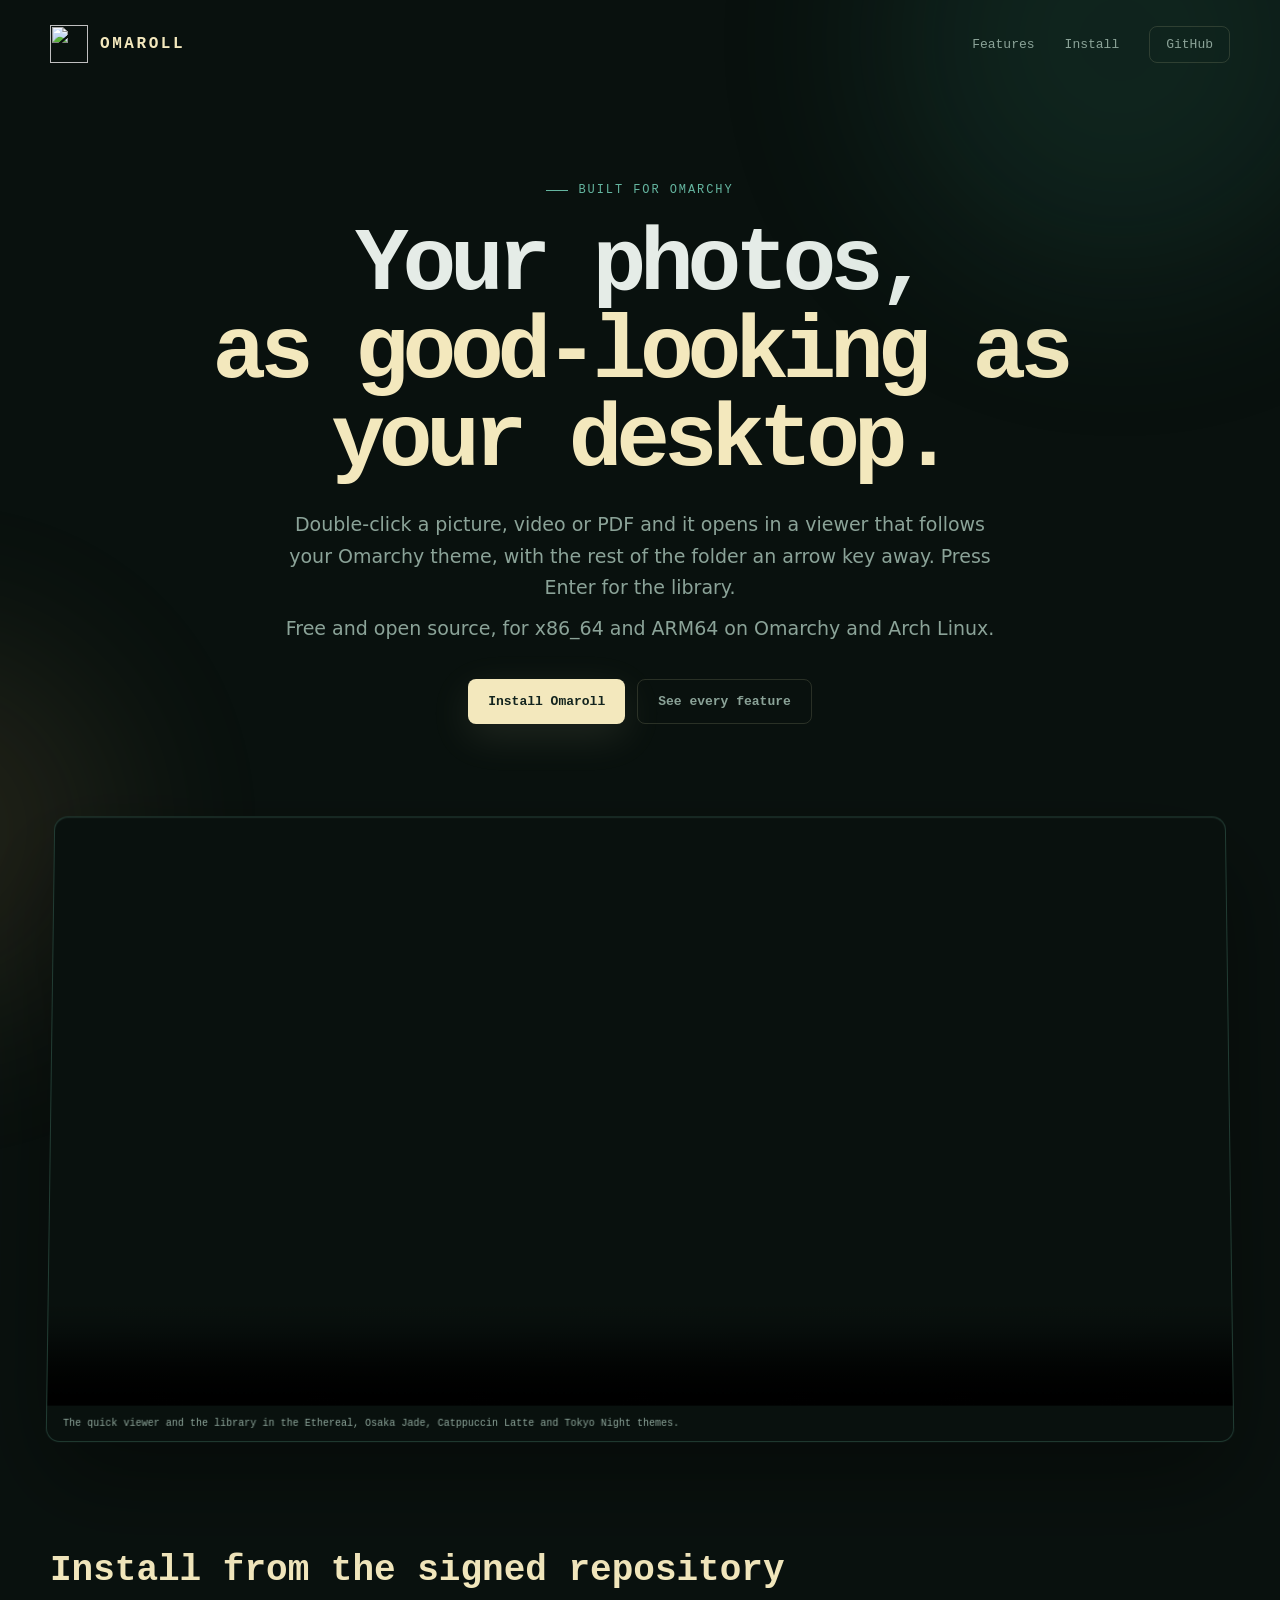
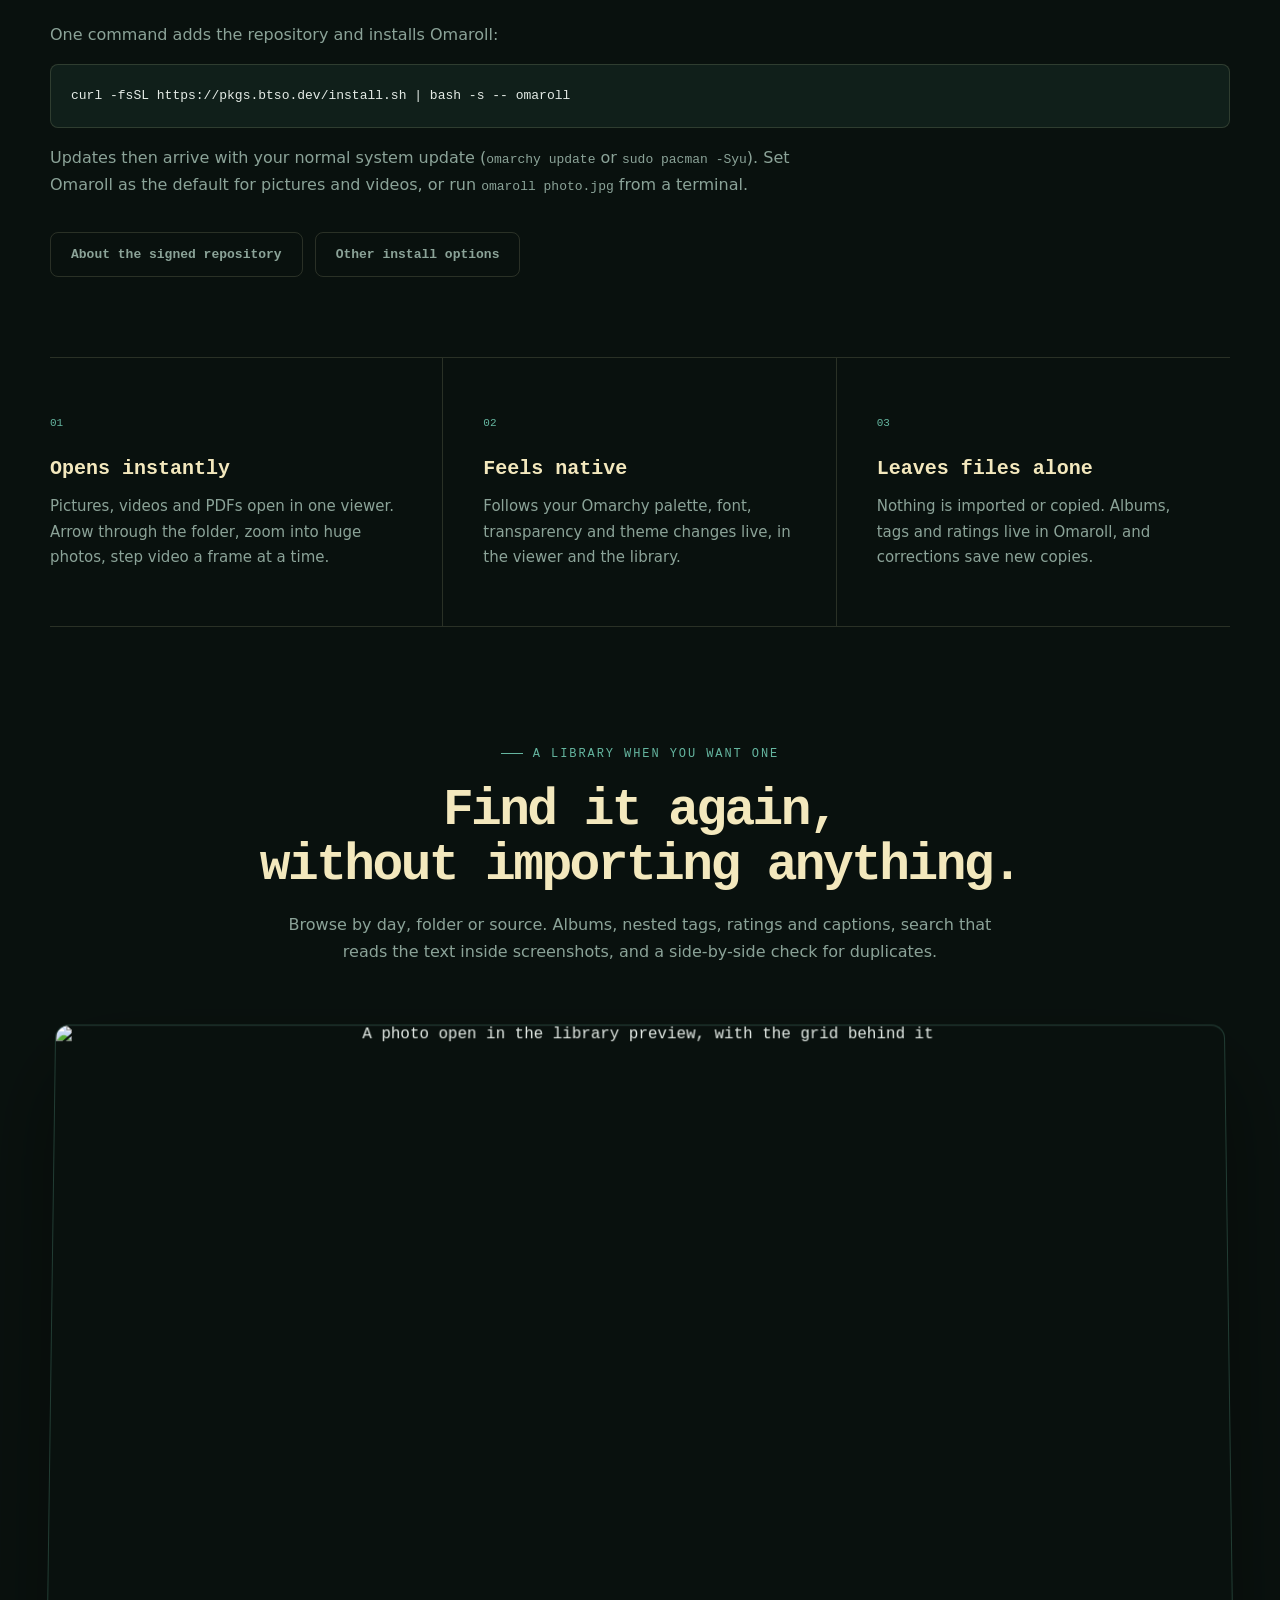
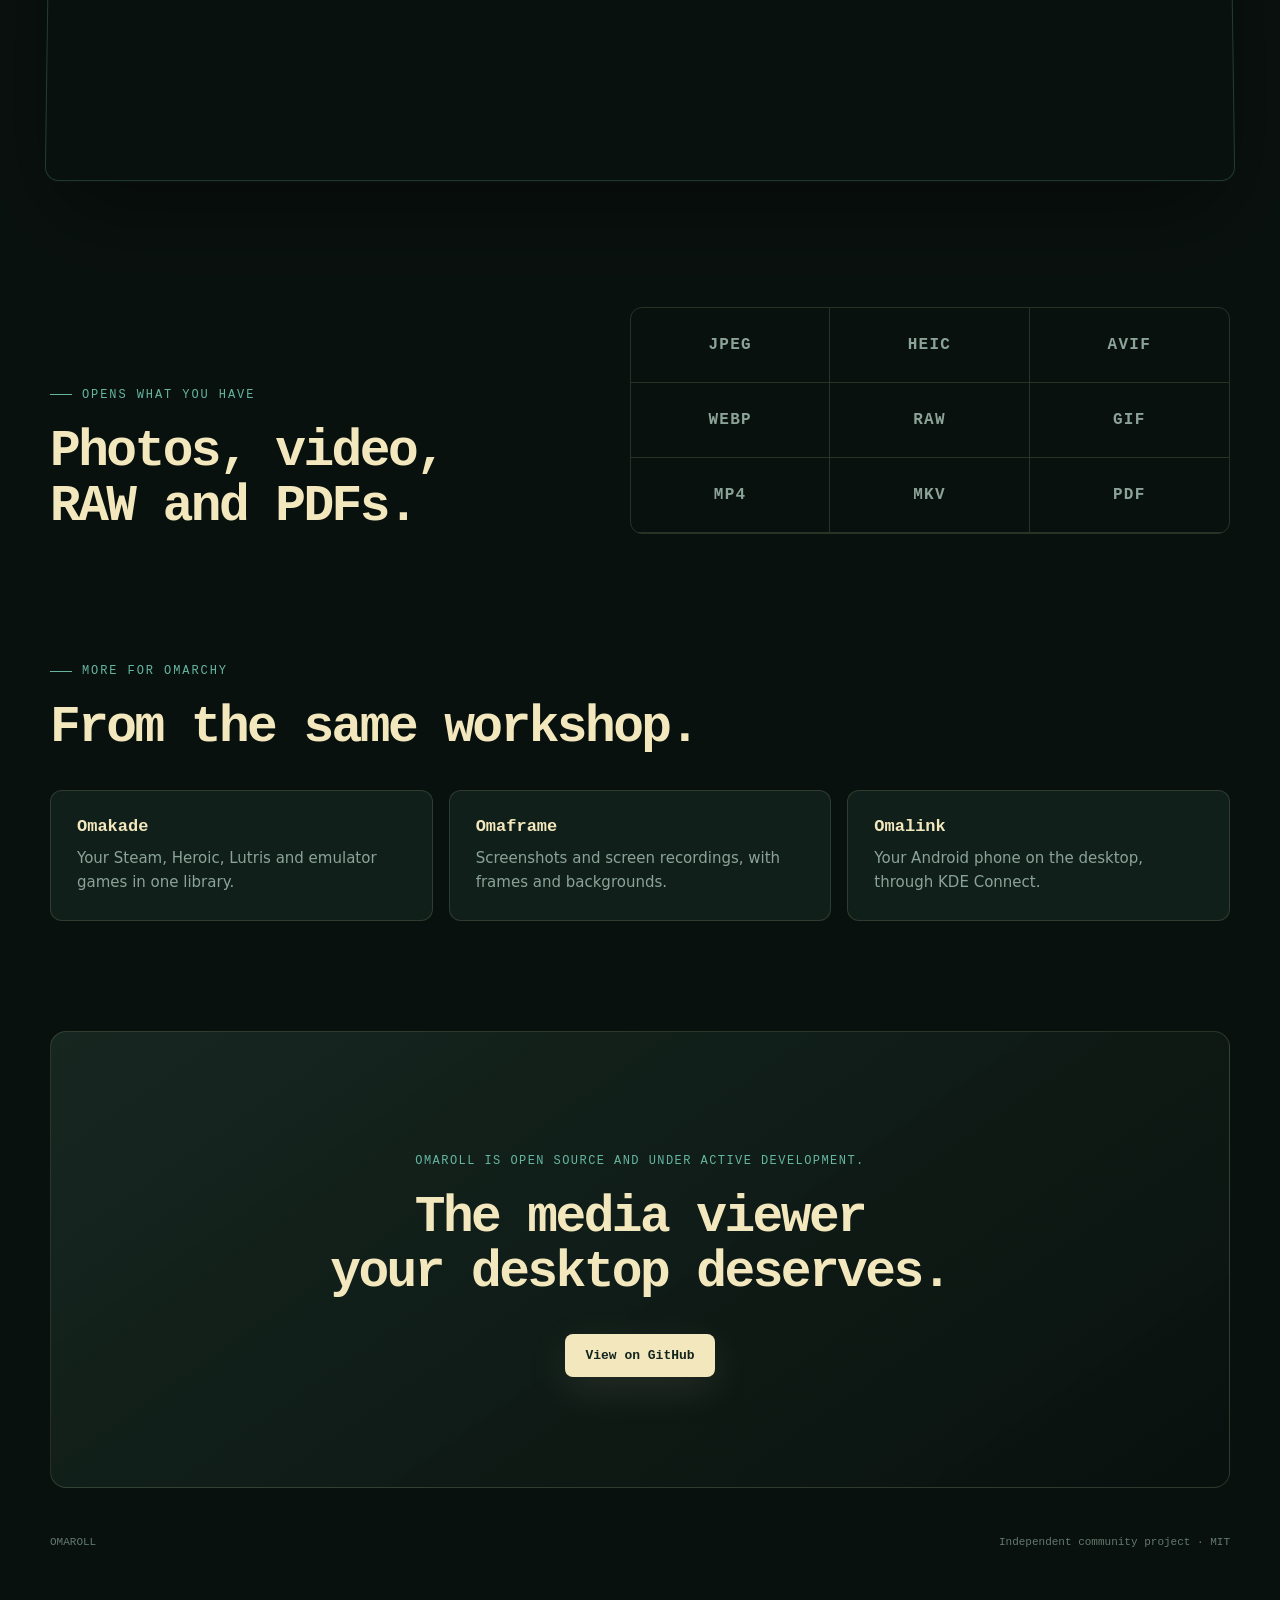
==== docs/site/index.html @ 9b77a370 "Refresh the demo, README opening and homepage Record a new 38-second demo of the quick viewer, the l" ====
<!doctype html>
<html lang="en">
  <head>
    <meta charset="utf-8">
    <meta name="viewport" content="width=device-width, initial-scale=1">
    <meta name="description" content="Omaroll is a photo and video viewer and library built for Omarchy.">
    <meta name="theme-color" content="#09110e">
    <meta property="og:title" content="Omaroll">
    <meta property="og:description" content="A photo and video viewer as good-looking as the rest of Omarchy.">
    <meta property="og:type" content="website">
    <meta property="og:url" content="https://btsouth.github.io/omaroll/">
    <meta property="og:image" content="https://btsouth.github.io/omaroll/docs/social-preview.png">
    <meta name="twitter:card" content="summary_large_image">
    <title>Omaroll | Photos and videos, as good-looking as your desktop</title>
    <link rel="icon" href="omaroll.svg" type="image/svg+xml">
    <link rel="stylesheet" href="styles.css">
  </head>
  <body>
    <div class="glow glow-one"></div>
    <div class="glow glow-two"></div>
    <header class="nav wrap">
      <a class="brand" href="#top" aria-label="Omaroll home">
        <img src="omaroll.svg" width="38" height="38" alt="">
        <span>OMAROLL</span>
      </a>
      <nav aria-label="Main navigation">
        <a href="#features">Features</a>
        <a href="#install">Install</a>
        <a class="nav-cta" href="https://github.com/btsouth/omaroll">GitHub</a>
      </nav>
    </header>

    <main id="top">
      <section class="hero wrap">
        <div class="eyebrow"><span></span> Built for Omarchy</div>
        <h1>Your photos,<br><em>as good-looking as your desktop.</em></h1>
        <p class="lede">Double-click a picture, video or PDF and it opens in a viewer that follows your Omarchy theme, with the rest of the folder an arrow key away. Press Enter for the library.</p>
        <p class="lede">Free and open source, for x86_64 and ARM64 on Omarchy and Arch Linux.</p>
        <div class="actions">
          <a class="button primary" href="#install">Install Omaroll</a>
          <a class="button secondary" href="https://github.com/btsouth/omaroll#features">See every feature</a>
        </div>

        <figure class="app-window">
          <video controls muted playsinline preload="metadata" poster="docs/library.png" width="1920" height="1080">
            <source src="docs/omaroll-demo.mp4?v=1.18.0" type="video/mp4">
            Your browser does not support embedded video.
          </video>
          <figcaption>The quick viewer and the library in the Ethereal, Osaka Jade, Catppuccin Latte and Tokyo Night themes.</figcaption>
        </figure>
      </section>

      <section class="installation wrap" id="install" aria-labelledby="install-title">
        <h2 id="install-title">Install from the signed repository</h2>
        <p>One command adds the repository and installs Omaroll:</p>
        <pre tabindex="0" aria-label="Installation command"><code>curl -fsSL https://pkgs.btso.dev/install.sh | bash -s -- omaroll</code></pre>
        <p>Updates then arrive with your normal system update (<code>omarchy update</code> or <code>sudo pacman -Syu</code>). Set Omaroll as the default for pictures and videos, or run <code>omaroll photo.jpg</code> from a terminal.</p>
        <div class="actions">
          <a class="button secondary" href="https://pkgs.btso.dev/">About the signed repository</a>
          <a class="button secondary" href="https://github.com/btsouth/omaroll#install-or-update">Other install options</a>
        </div>
      </section>

      <section class="principles wrap" id="features">
        <article>
          <span class="number">01</span>
          <h2>Opens instantly</h2>
          <p>Pictures, videos and PDFs open in one viewer. Arrow through the folder, zoom into huge photos, step video a frame at a time.</p>
        </article>
        <article>
          <span class="number">02</span>
          <h2>Feels native</h2>
          <p>Follows your Omarchy palette, font, transparency and theme changes live, in the viewer and the library.</p>
        </article>
        <article>
          <span class="number">03</span>
          <h2>Leaves files alone</h2>
          <p>Nothing is imported or copied. Albums, tags and ratings live in Omaroll, and corrections save new copies.</p>
        </article>
      </section>

      <section class="details-showcase wrap">
        <div class="eyebrow"><span></span> A library when you want one</div>
        <h2>Find it again,<br>without importing anything.</h2>
        <p>Browse by day, folder or source. Albums, nested tags, ratings and captions, search that reads the text inside screenshots, and a side-by-side check for duplicates.</p>
        <figure class="app-window detail-window">
          <img src="docs/detail.png" width="1280" height="820" alt="A photo open in the library preview, with the grid behind it">
        </figure>
      </section>

      <section class="sources wrap">
        <div>
          <div class="eyebrow"><span></span> Opens what you have</div>
          <h2>Photos, video,<br>RAW and PDFs.</h2>
        </div>
        <div class="source-list">
          <span>JPEG</span><span>HEIC</span><span>AVIF</span><span>WEBP</span><span>RAW</span><span>GIF</span><span>MP4</span><span>MKV</span><span>PDF</span>
        </div>
      </section>

      <section class="more wrap" aria-labelledby="more-title">
        <div class="eyebrow"><span></span> More for Omarchy</div>
        <h2 id="more-title">From the same workshop.</h2>
        <div class="more-list">
          <a href="https://btsouth.github.io/omakade/">
            <strong>Omakade</strong>
            <span>Your Steam, Heroic, Lutris and emulator games in one library.</span>
          </a>
          <a href="https://github.com/btsouth/omaframe">
            <strong>Omaframe</strong>
            <span>Screenshots and screen recordings, with frames and backgrounds.</span>
          </a>
          <a href="https://github.com/btsouth/omalink">
            <strong>Omalink</strong>
            <span>Your Android phone on the desktop, through KDE Connect.</span>
          </a>
        </div>
      </section>

      <section class="closing wrap">
        <p>Omaroll is open source and under active development.</p>
        <h2>The media viewer<br>your desktop deserves.</h2>
        <a class="button primary" href="https://github.com/btsouth/omaroll">View on GitHub</a>
      </section>
    </main>

    <footer class="wrap">
      <span>OMAROLL</span>
      <span>Independent community project · MIT</span>
    </footer>
  </body>
</html>
---- docs/site/styles.css ----
:root {
  color-scheme: dark;
  --bg: #09110e;
  --panel: rgba(19, 36, 30, 0.78);
  --line: rgba(193, 196, 151, 0.18);
  --cream: #f3e8bd;
  --text: #e5ece7;
  --muted: #8ba398;
  --teal: #65b6a0;
  --amber: #e9b872;
}

* { box-sizing: border-box; }
html { scroll-behavior: smooth; }
body {
  margin: 0;
  background: var(--bg);
  color: var(--text);
  font-family: ui-monospace, "Cascadia Code", "JetBrains Mono", monospace;
  overflow-x: hidden;
}
a { color: inherit; text-decoration: none; }
.wrap { width: min(1180px, calc(100% - 40px)); margin-inline: auto; }
.glow { position: fixed; border-radius: 50%; filter: blur(90px); opacity: .18; pointer-events: none; }
.glow-one { width: 480px; height: 480px; background: #2f7d68; top: -200px; right: -80px; }
.glow-two { width: 380px; height: 380px; background: var(--amber); top: 640px; left: -260px; opacity: .1; }

.nav { height: 88px; display: flex; align-items: center; justify-content: space-between; position: relative; z-index: 2; }
.brand { display: flex; align-items: center; gap: 12px; color: var(--cream); font-weight: 800; letter-spacing: .16em; }
.brand img { width: 38px; height: 38px; }
.nav nav { display: flex; align-items: center; gap: 30px; color: var(--muted); font-size: 13px; }
.nav a:hover { color: var(--cream); }
.nav-cta { border: 1px solid var(--line); border-radius: 8px; padding: 10px 16px; }

.hero { padding: 95px 0 80px; text-align: center; }
.eyebrow { display: flex; justify-content: center; align-items: center; gap: 10px; color: var(--teal); text-transform: uppercase; letter-spacing: .16em; font-size: 12px; }
.eyebrow span { width: 22px; height: 1px; background: var(--teal); }
h1 { margin: 25px auto 24px; max-width: 980px; font-size: clamp(48px, 7vw, 92px); line-height: .98; letter-spacing: -.07em; font-weight: 650; }
h1 em { color: var(--cream); font-style: normal; }
.lede { max-width: 720px; margin: 0 auto 10px; color: var(--muted); font-family: Inter, system-ui, sans-serif; font-size: 19px; line-height: 1.65; }
.actions { display: flex; justify-content: center; gap: 12px; margin-top: 34px; }
.button { display: inline-flex; align-items: center; justify-content: center; border-radius: 8px; padding: 14px 20px; font-size: 13px; font-weight: 700; }
.primary { background: var(--cream); color: #13241e; box-shadow: 0 12px 40px rgba(243, 232, 189, .1); }
.primary:hover { background: #fbf2cf; transform: translateY(-1px); }
.secondary { border: 1px solid var(--line); color: var(--muted); }
.secondary:hover { color: var(--text); border-color: rgba(193, 196, 151, .36); }

.app-window { margin: 90px 0 0; border: 1px solid rgba(101, 182, 160, .26); border-radius: 14px; overflow: hidden; background: #09110e; box-shadow: 0 38px 100px rgba(0, 0, 0, .42), inset 0 1px rgba(255, 255, 255, .03); transform: perspective(1500px) rotateX(2deg); }
.app-window img, .app-window video { display: block; width: 100%; height: auto; }
.app-window figcaption { padding: 12px 16px; color: var(--muted); text-align: left; font-size: 10px; }

.installation { padding-bottom: 80px; }
.installation h2 { color: var(--cream); font-size: clamp(24px, 4vw, 36px); }
.installation p { max-width: 800px; color: var(--muted); font-family: Inter, system-ui, sans-serif; line-height: 1.7; }
.installation pre { padding: 20px; overflow-x: auto; border: 1px solid var(--line); border-radius: 8px; background: var(--panel); line-height: 1.7; }
.installation .actions { justify-content: flex-start; }

.principles { display: grid; grid-template-columns: repeat(3, 1fr); border-top: 1px solid var(--line); border-bottom: 1px solid var(--line); }
.principles article { padding: 55px 40px; border-right: 1px solid var(--line); }
.principles article:first-child { padding-left: 0; }
.principles article:last-child { border: 0; }
.number { color: var(--teal); font-size: 11px; }
.principles h2 { margin: 26px 0 14px; color: var(--cream); font-size: 20px; }
.principles p { margin: 0; color: var(--muted); font-family: Inter, system-ui, sans-serif; line-height: 1.7; font-size: 15px; }

.details-showcase { padding-top: 120px; text-align: center; }
.details-showcase h2, .more h2 { margin: 22px 0 18px; color: var(--cream); font-size: clamp(34px, 4vw, 56px); line-height: 1.08; letter-spacing: -.05em; }
.details-showcase > p { max-width: 720px; margin: 0 auto; color: var(--muted); font-family: Inter, system-ui, sans-serif; font-size: 16px; line-height: 1.7; }
.detail-window { margin-top: 55px; }

.sources { display: grid; grid-template-columns: 1fr 1.2fr; align-items: end; gap: 80px; padding-block: 130px; }
.sources .eyebrow, .more .eyebrow { justify-content: flex-start; }
.sources h2, .closing h2 { margin: 22px 0 0; color: var(--cream); font-size: clamp(34px, 4vw, 56px); line-height: 1.08; letter-spacing: -.05em; }
.source-list { display: grid; grid-template-columns: repeat(3, 1fr); border: 1px solid var(--line); border-radius: 12px; overflow: hidden; }
.source-list span { padding: 28px 20px; color: var(--muted); font-weight: 800; letter-spacing: .08em; border-right: 1px solid var(--line); border-bottom: 1px solid var(--line); text-align: center; }
.source-list span:nth-child(3n) { border-right: 0; }

.more { padding-bottom: 110px; }
.more-list { display: grid; grid-template-columns: repeat(3, 1fr); gap: 16px; margin-top: 34px; }
.more-list a { display: flex; flex-direction: column; gap: 10px; padding: 26px; border: 1px solid var(--line); border-radius: 12px; background: var(--panel); }
.more-list a:hover { border-color: rgba(101, 182, 160, .45); }
.more-list strong { color: var(--cream); font-size: 17px; }
.more-list span { color: var(--muted); font-family: Inter, system-ui, sans-serif; font-size: 15px; line-height: 1.6; }

.closing { padding: 110px 20px; border-radius: 16px; text-align: center; background: linear-gradient(145deg, rgba(32, 54, 45, .6), rgba(9, 17, 14, .8)); border: 1px solid var(--line); }
.closing p { color: var(--teal); font-size: 12px; text-transform: uppercase; letter-spacing: .12em; }
.closing h2 { margin-bottom: 34px; }
footer { display: flex; justify-content: space-between; padding-block: 48px; color: #63796f; font-size: 11px; }

@media (max-width: 850px) {
  .nav nav a:not(.nav-cta) { display: none; }
  .hero { padding-top: 65px; }
  .principles { grid-template-columns: 1fr; }
  .principles article, .principles article:first-child { padding: 38px 0; border-right: 0; border-bottom: 1px solid var(--line); }
  .sources { grid-template-columns: 1fr; gap: 45px; padding-block: 90px; }
  .more-list { grid-template-columns: 1fr; }
}

@media (max-width: 520px) {
  .wrap { width: min(100% - 24px, 1180px); }
  .nav { height: 72px; }
  .brand span { font-size: 13px; }
  .hero { padding-top: 48px; }
  h1 { font-size: 42px; }
  .lede { font-size: 16px; }
  .actions { flex-direction: column; }
  .app-window { margin-top: 60px; }
  .source-list { grid-template-columns: repeat(2, 1fr); }
  .source-list span:nth-child(3n) { border-right: 1px solid var(--line); }
  .source-list span:nth-child(2n) { border-right: 0; }
  .closing { padding: 70px 20px; }
  footer { flex-direction: column; gap: 12px; }
}

@media (prefers-reduced-motion: reduce) {
  html { scroll-behavior: auto; }
  * { transition: none !important; }
}
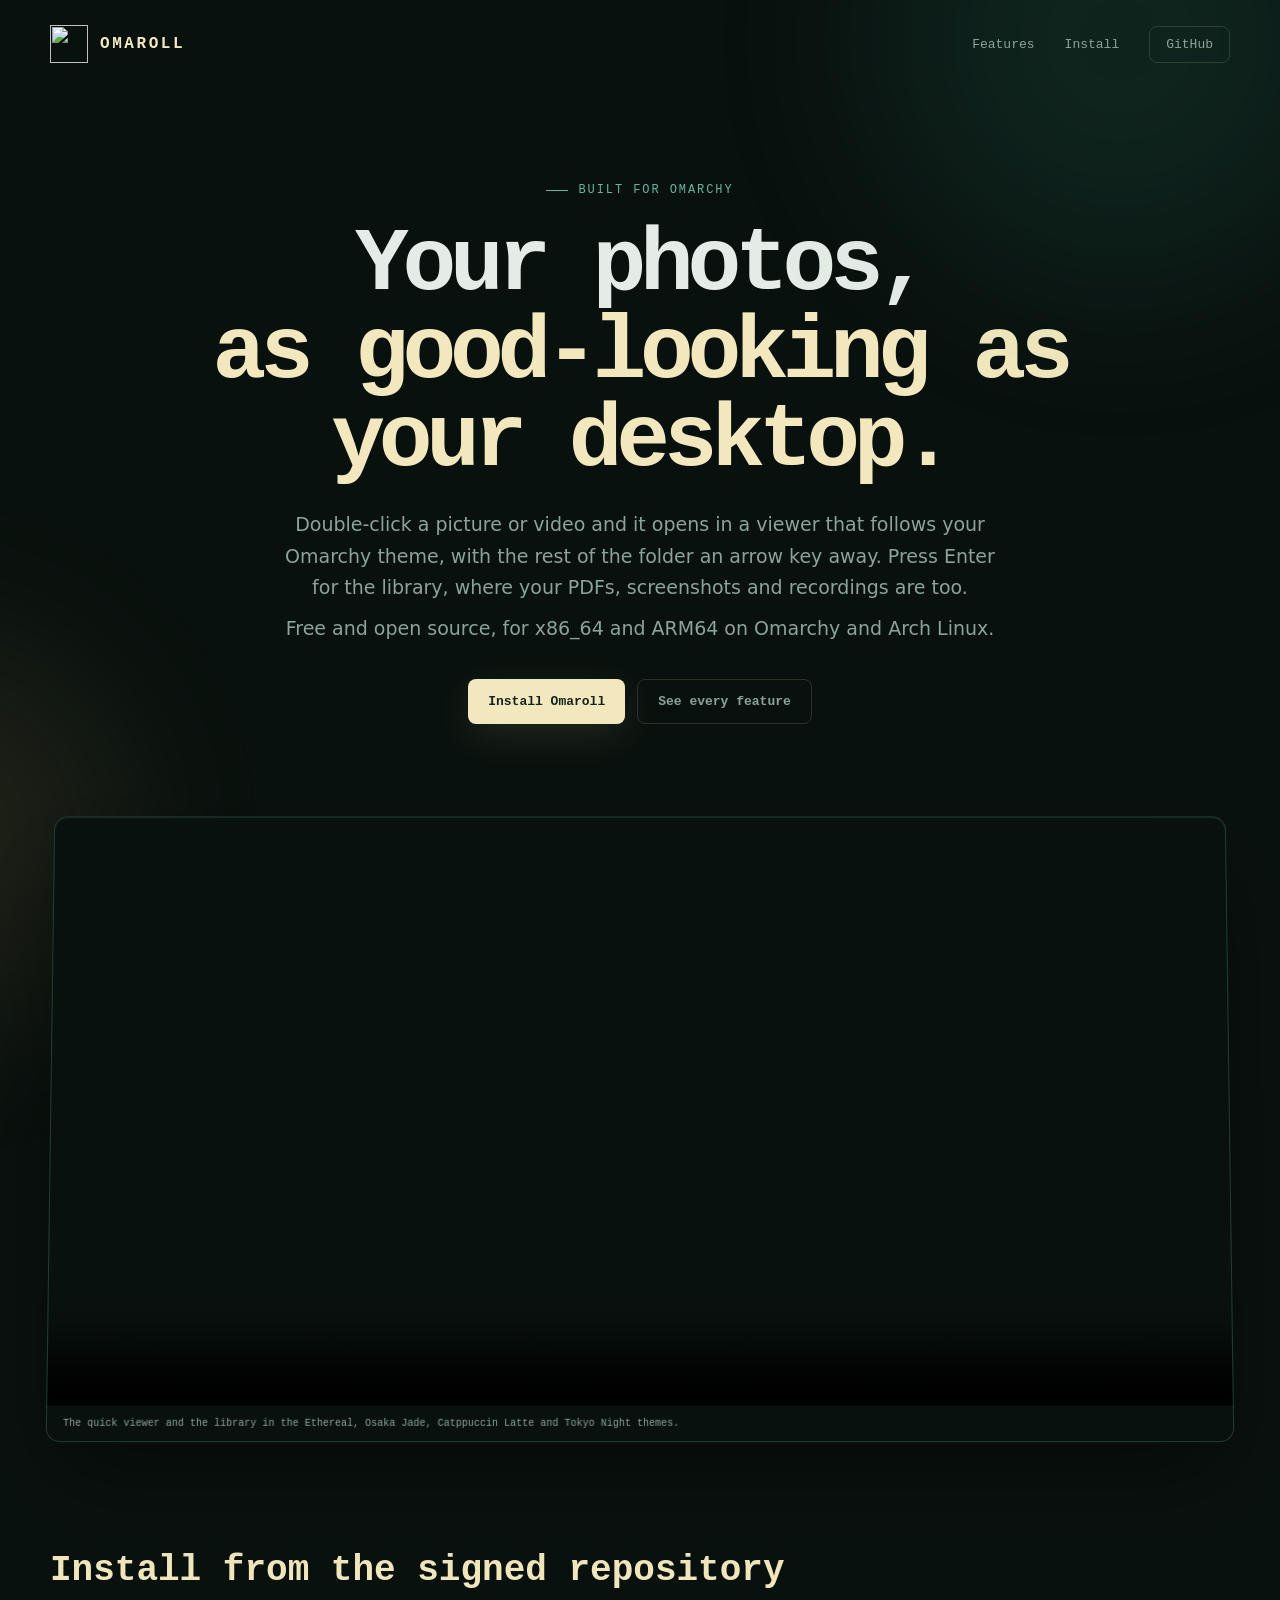
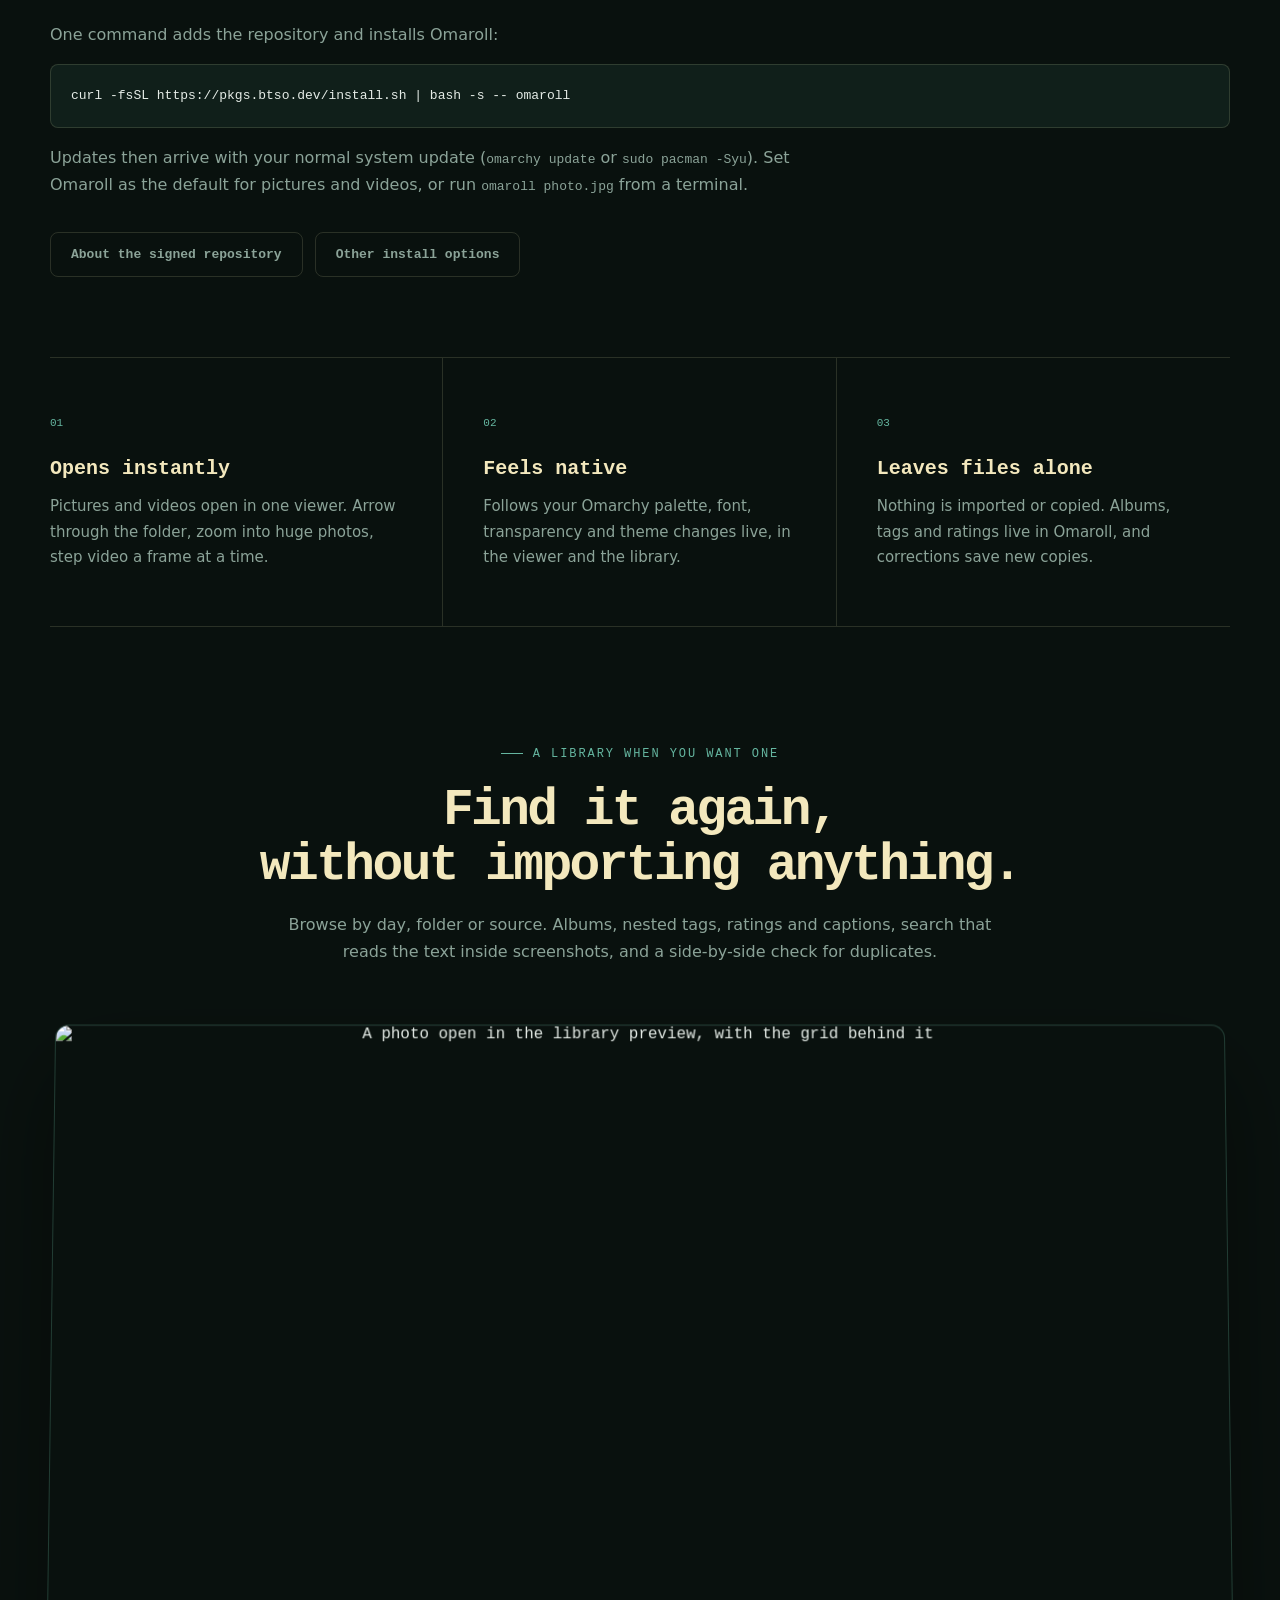
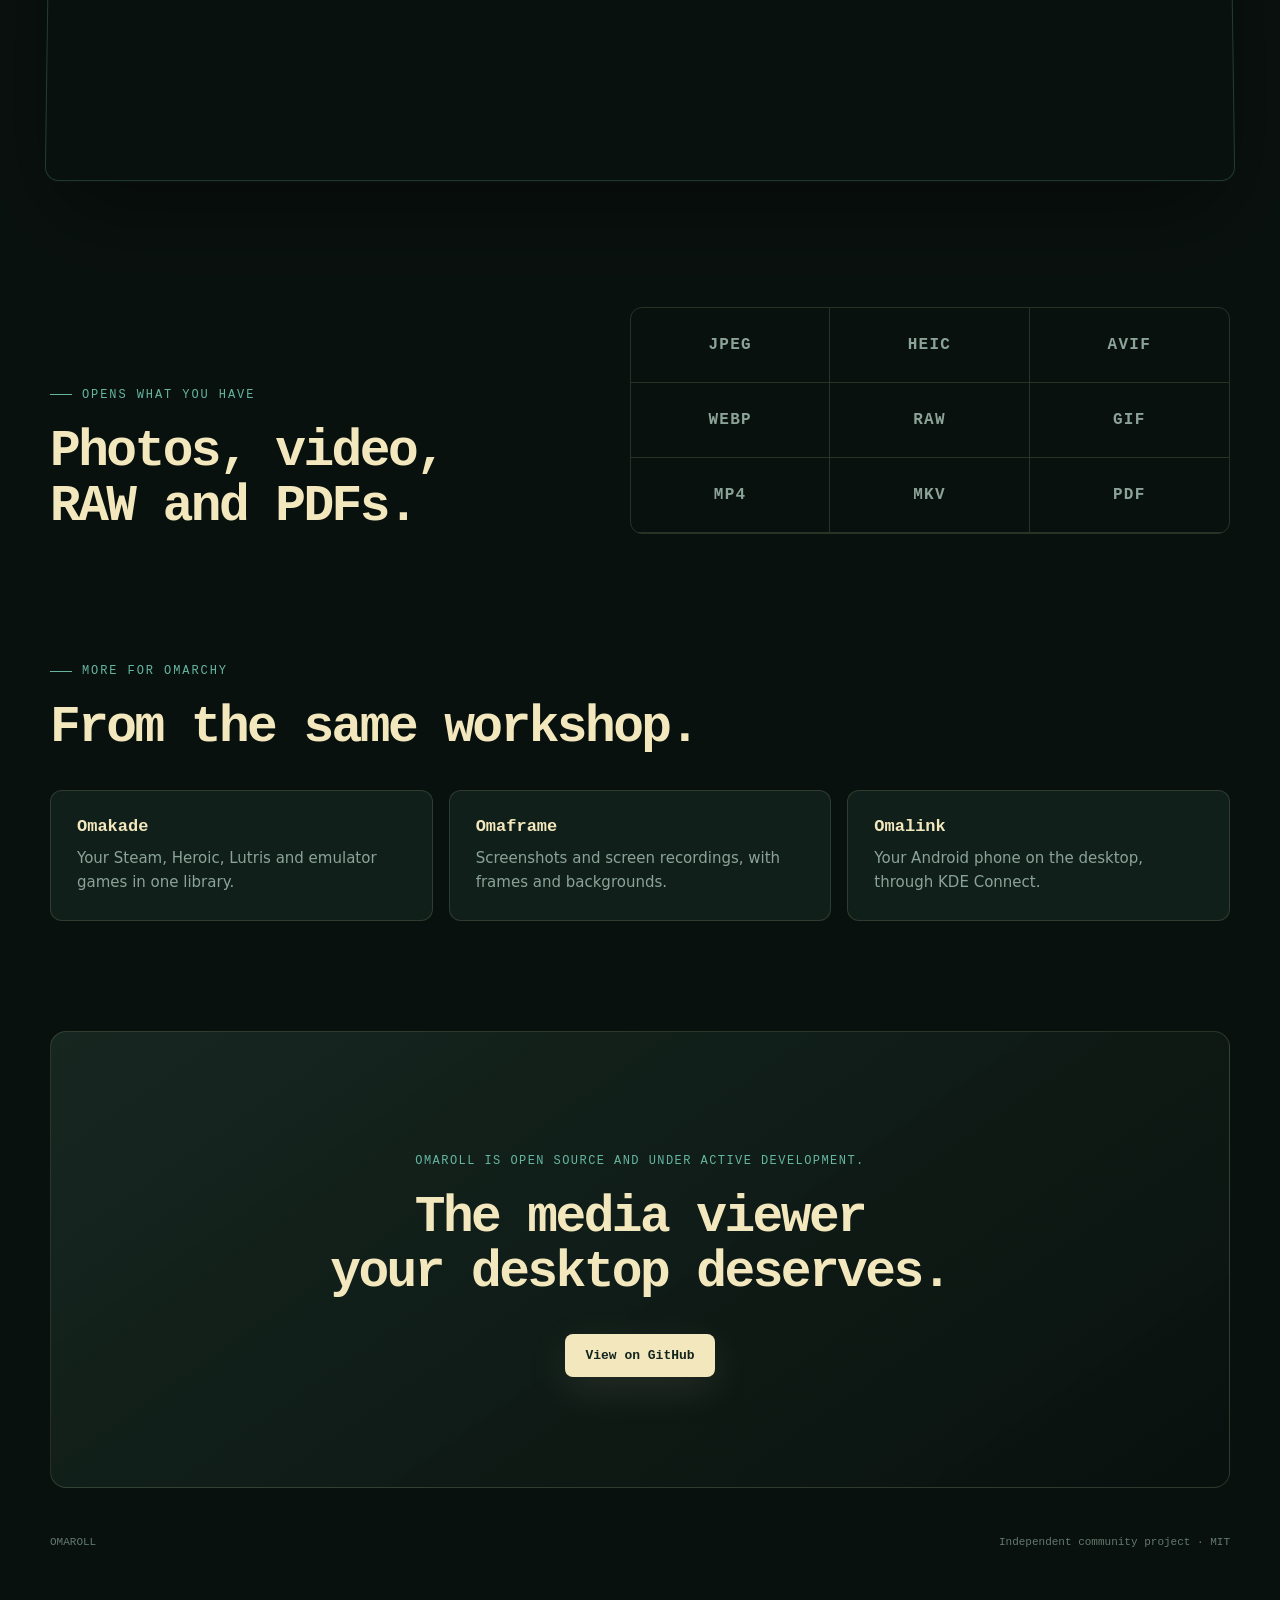
==== commit adca82e8: "Say PDFs open in the library, not the quick viewer" ====
--- a/docs/site/index.html
+++ b/docs/site/index.html
@@ -34,7 +34,7 @@
       <section class="hero wrap">
         <div class="eyebrow"><span></span> Built for Omarchy</div>
         <h1>Your photos,<br><em>as good-looking as your desktop.</em></h1>
-        <p class="lede">Double-click a picture, video or PDF and it opens in a viewer that follows your Omarchy theme, with the rest of the folder an arrow key away. Press Enter for the library.</p>
+        <p class="lede">Double-click a picture or video and it opens in a viewer that follows your Omarchy theme, with the rest of the folder an arrow key away. Press Enter for the library, where your PDFs, screenshots and recordings are too.</p>
         <p class="lede">Free and open source, for x86_64 and ARM64 on Omarchy and Arch Linux.</p>
         <div class="actions">
           <a class="button primary" href="#install">Install Omaroll</a>
@@ -65,7 +65,7 @@
         <article>
           <span class="number">01</span>
           <h2>Opens instantly</h2>
-          <p>Pictures, videos and PDFs open in one viewer. Arrow through the folder, zoom into huge photos, step video a frame at a time.</p>
+          <p>Pictures and videos open in one viewer. Arrow through the folder, zoom into huge photos, step video a frame at a time.</p>
         </article>
         <article>
           <span class="number">02</span>
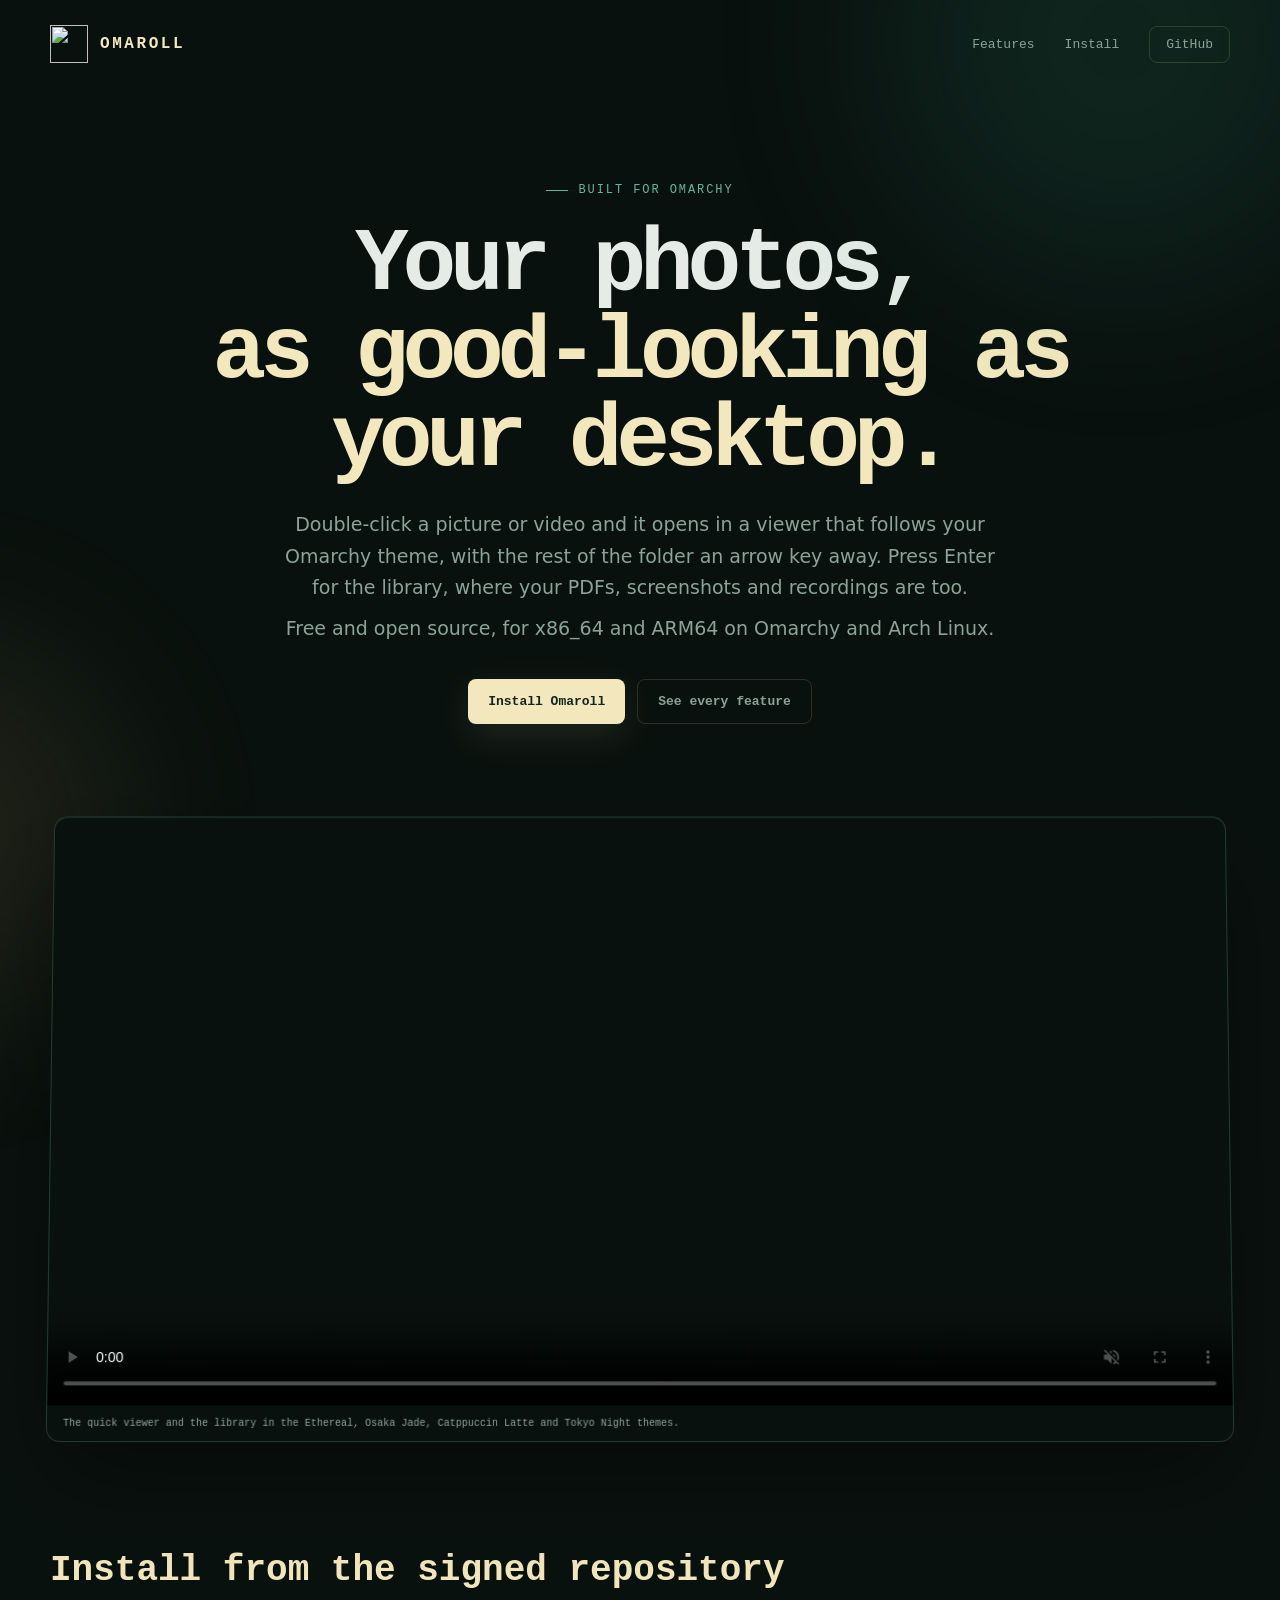
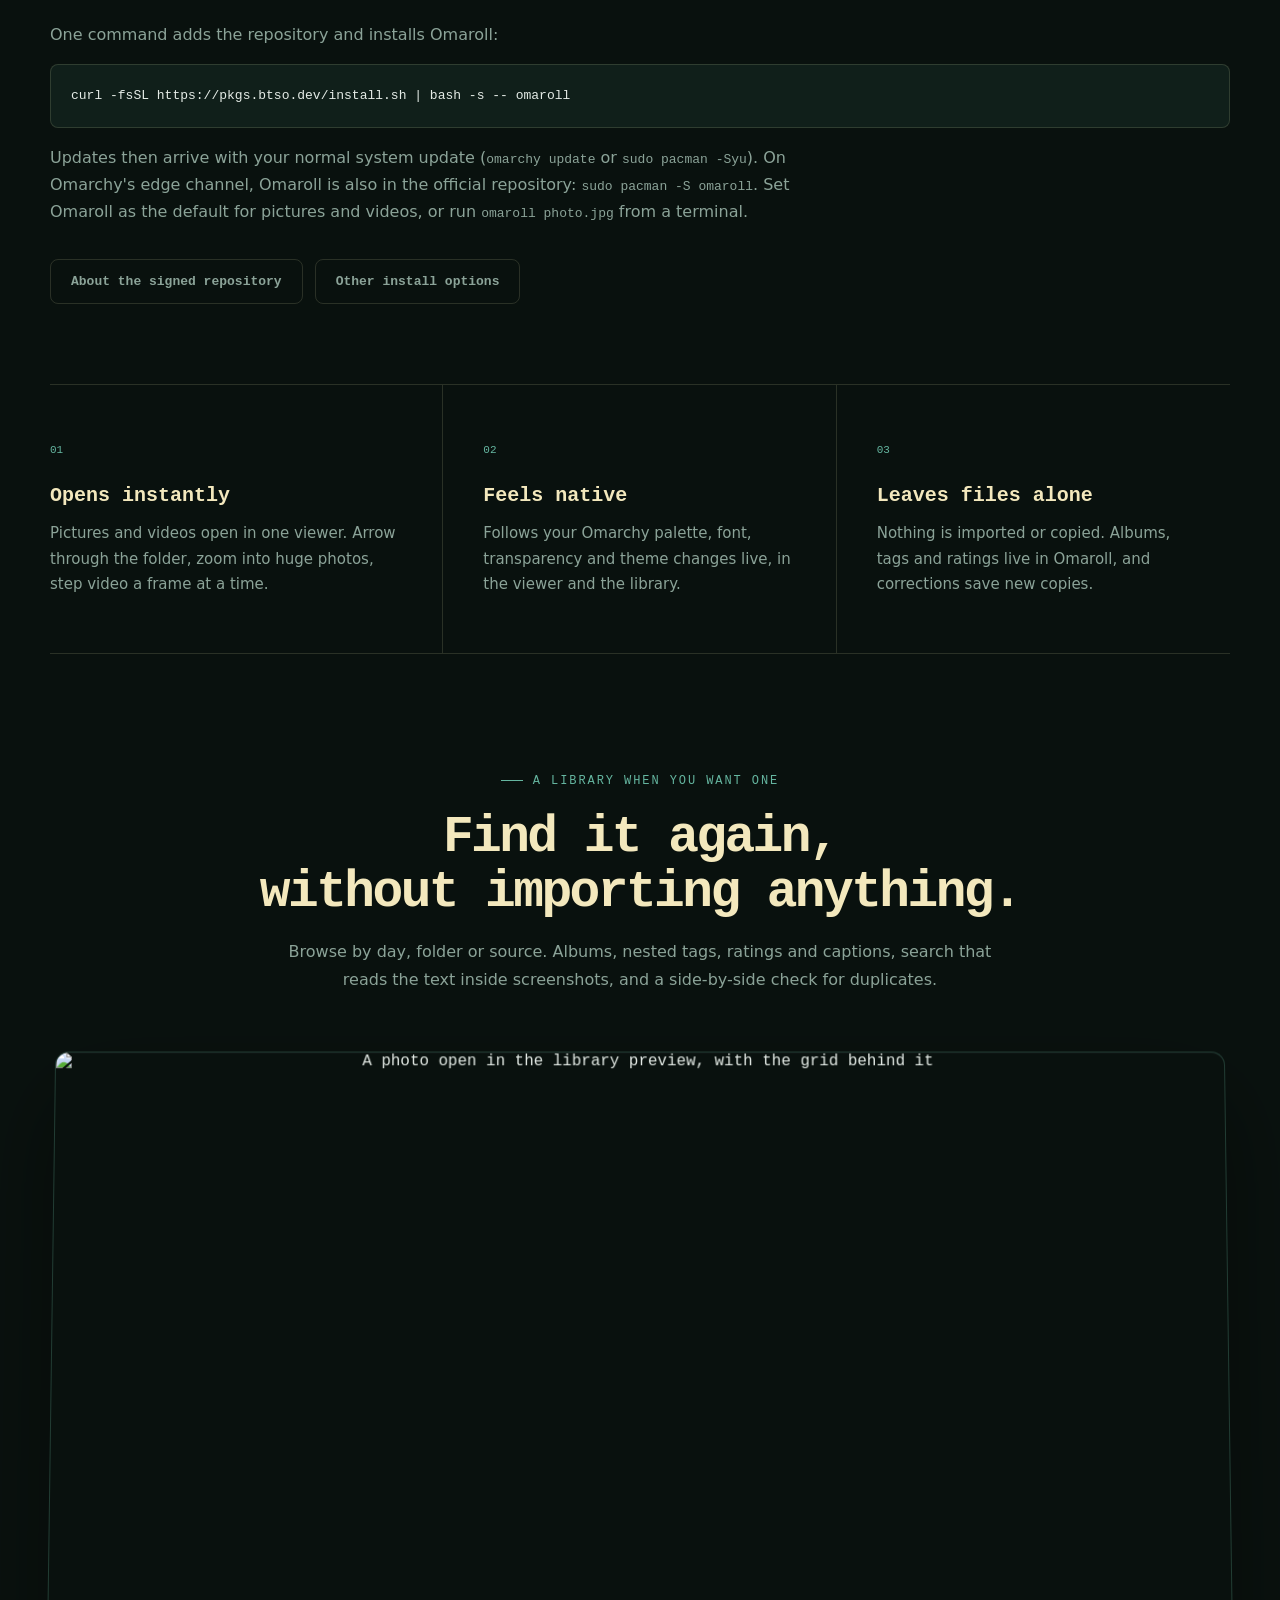
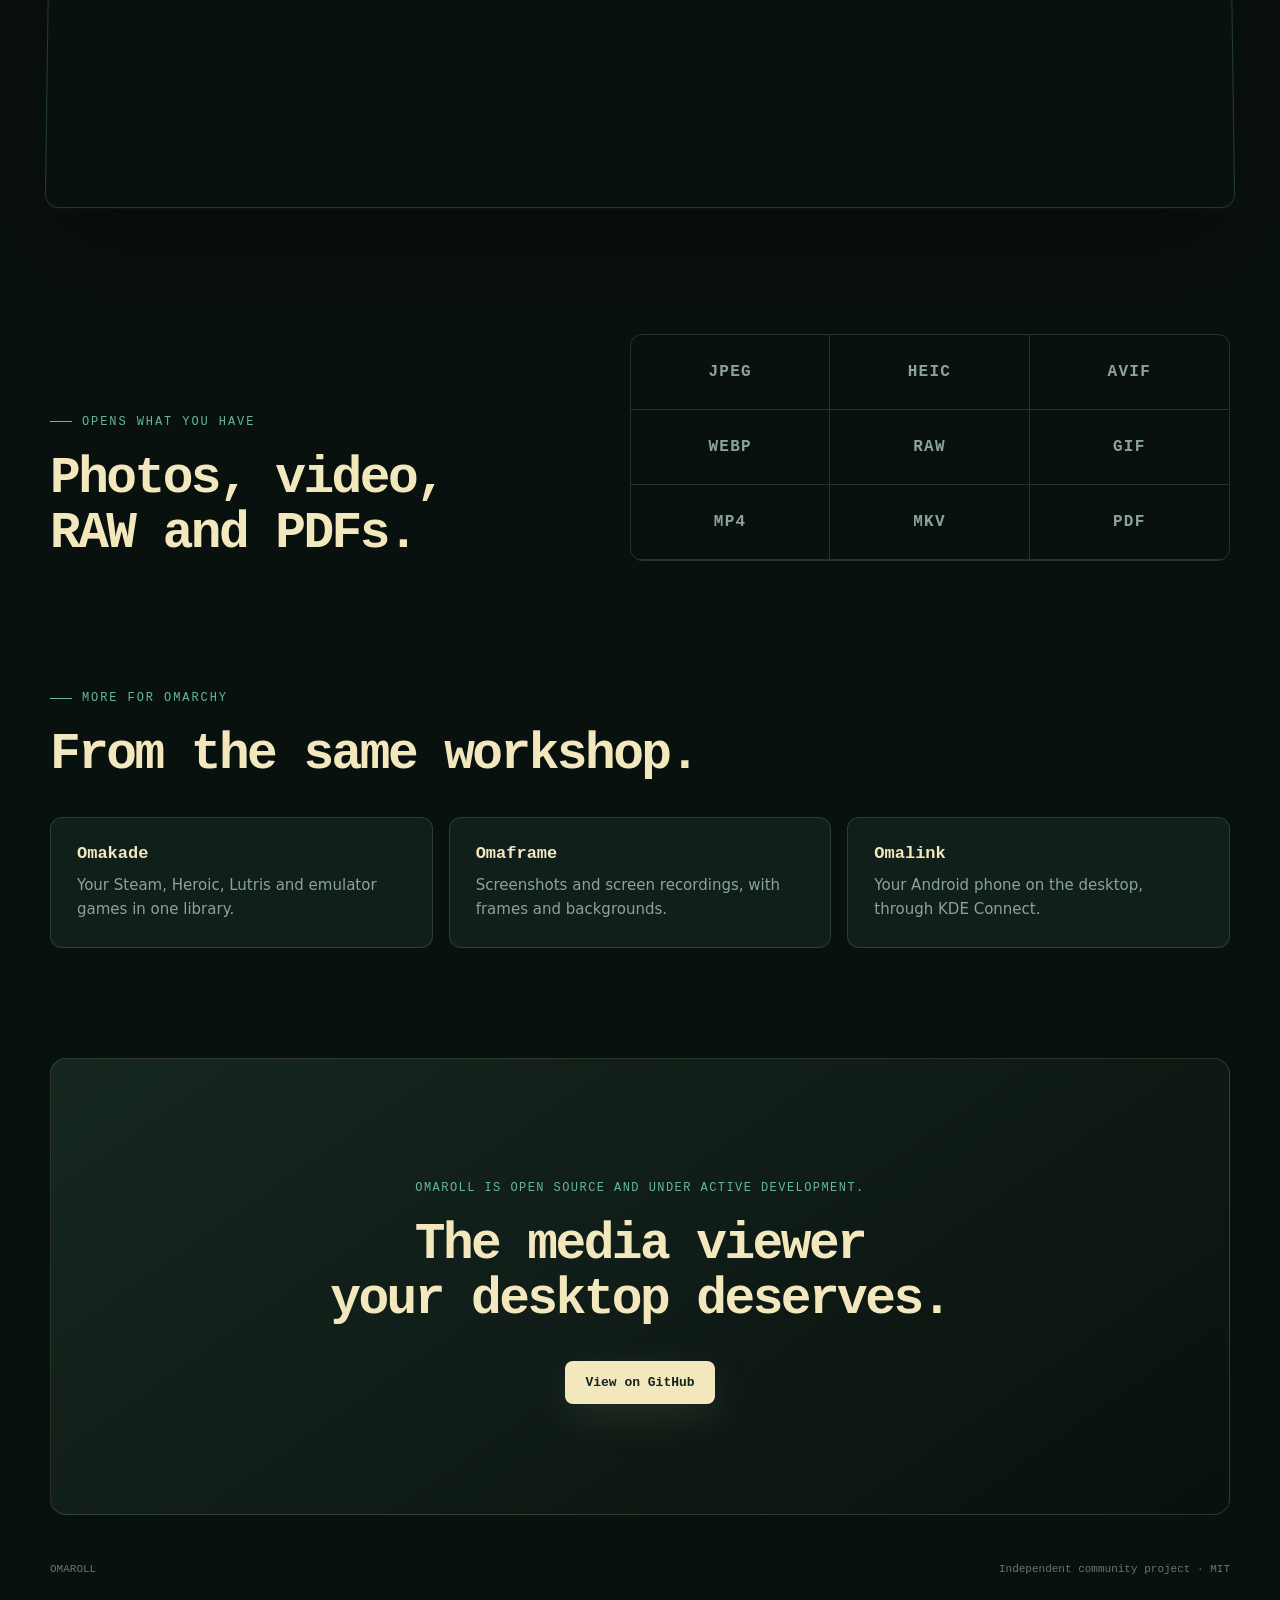
==== commit 0dbf0db9: "Point Omarchy users at the official package" ====
--- a/docs/site/index.html
+++ b/docs/site/index.html
@@ -54,7 +54,7 @@
         <h2 id="install-title">Install from the signed repository</h2>
         <p>One command adds the repository and installs Omaroll:</p>
         <pre tabindex="0" aria-label="Installation command"><code>curl -fsSL https://pkgs.btso.dev/install.sh | bash -s -- omaroll</code></pre>
-        <p>Updates then arrive with your normal system update (<code>omarchy update</code> or <code>sudo pacman -Syu</code>). Set Omaroll as the default for pictures and videos, or run <code>omaroll photo.jpg</code> from a terminal.</p>
+        <p>Updates then arrive with your normal system update (<code>omarchy update</code> or <code>sudo pacman -Syu</code>). On Omarchy's edge channel, Omaroll is also in the official repository: <code>sudo pacman -S omaroll</code>. Set Omaroll as the default for pictures and videos, or run <code>omaroll photo.jpg</code> from a terminal.</p>
         <div class="actions">
           <a class="button secondary" href="https://pkgs.btso.dev/">About the signed repository</a>
           <a class="button secondary" href="https://github.com/btsouth/omaroll#install-or-update">Other install options</a>
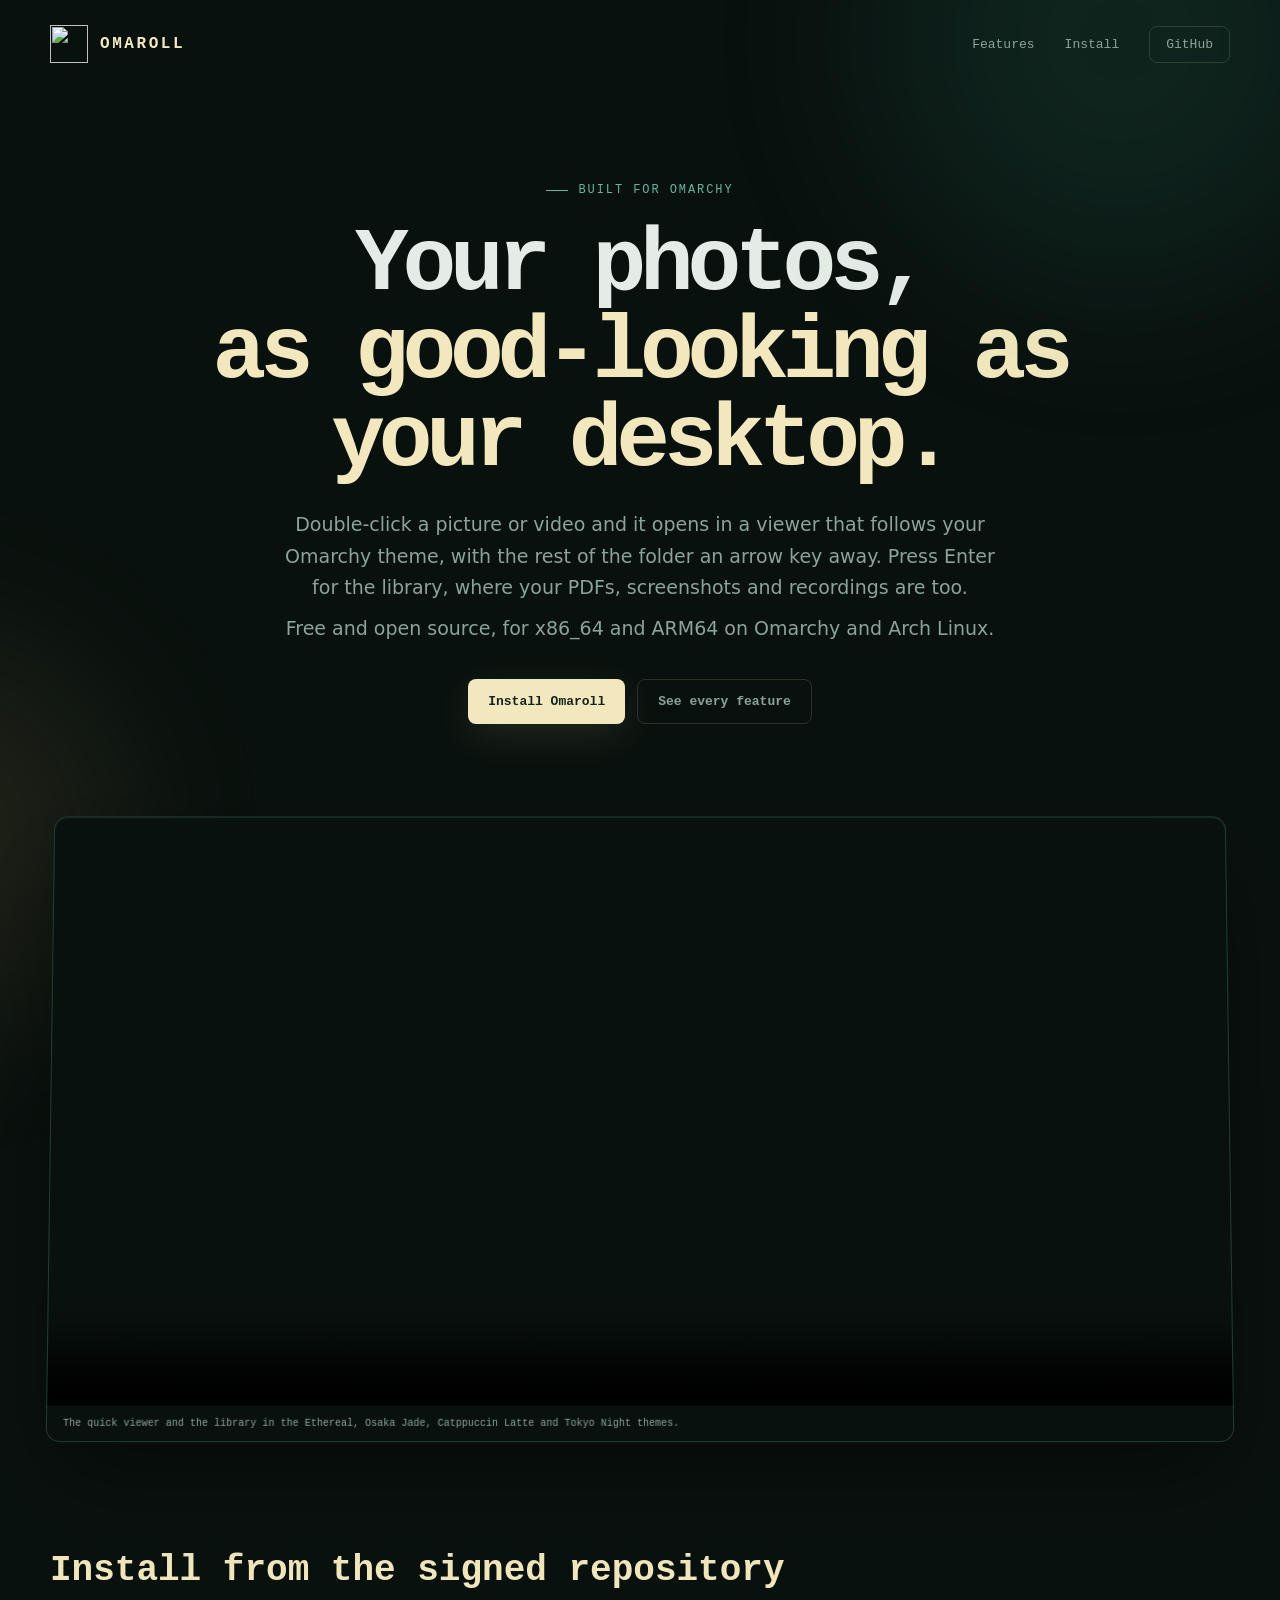
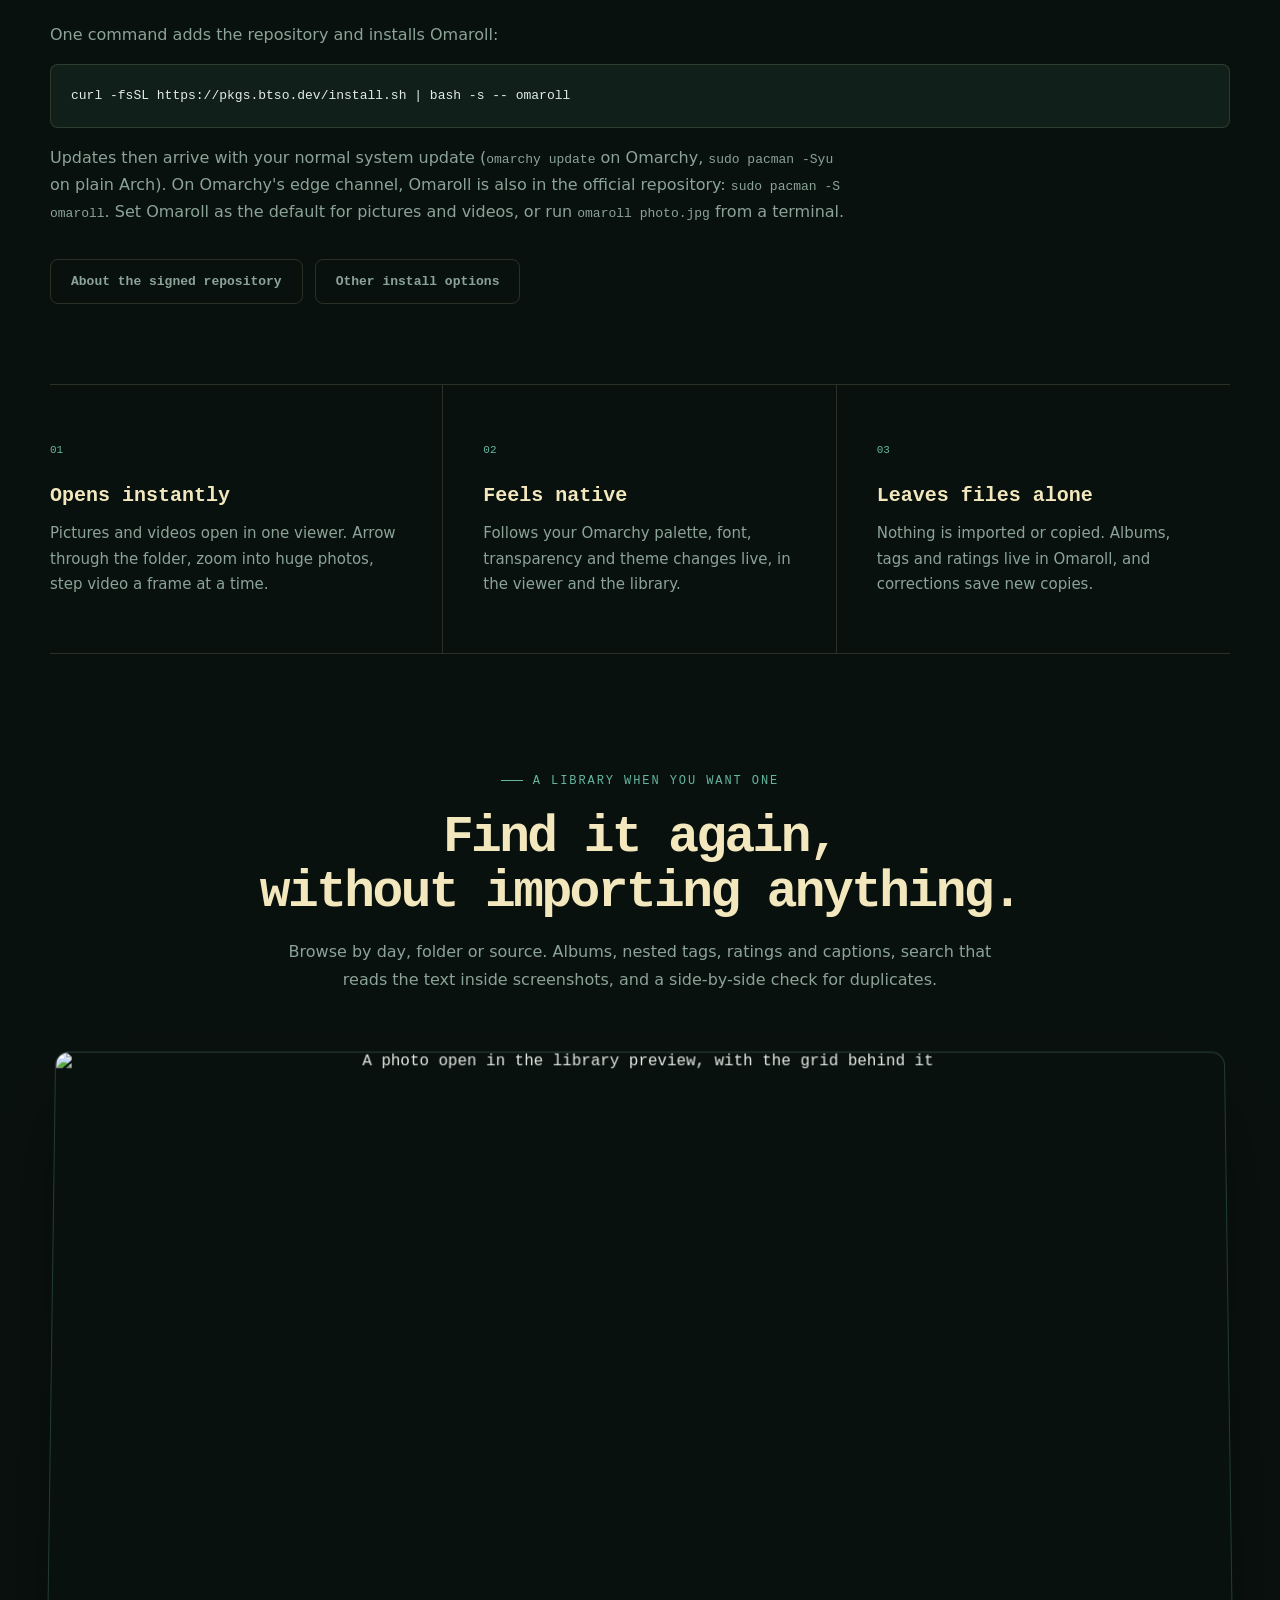
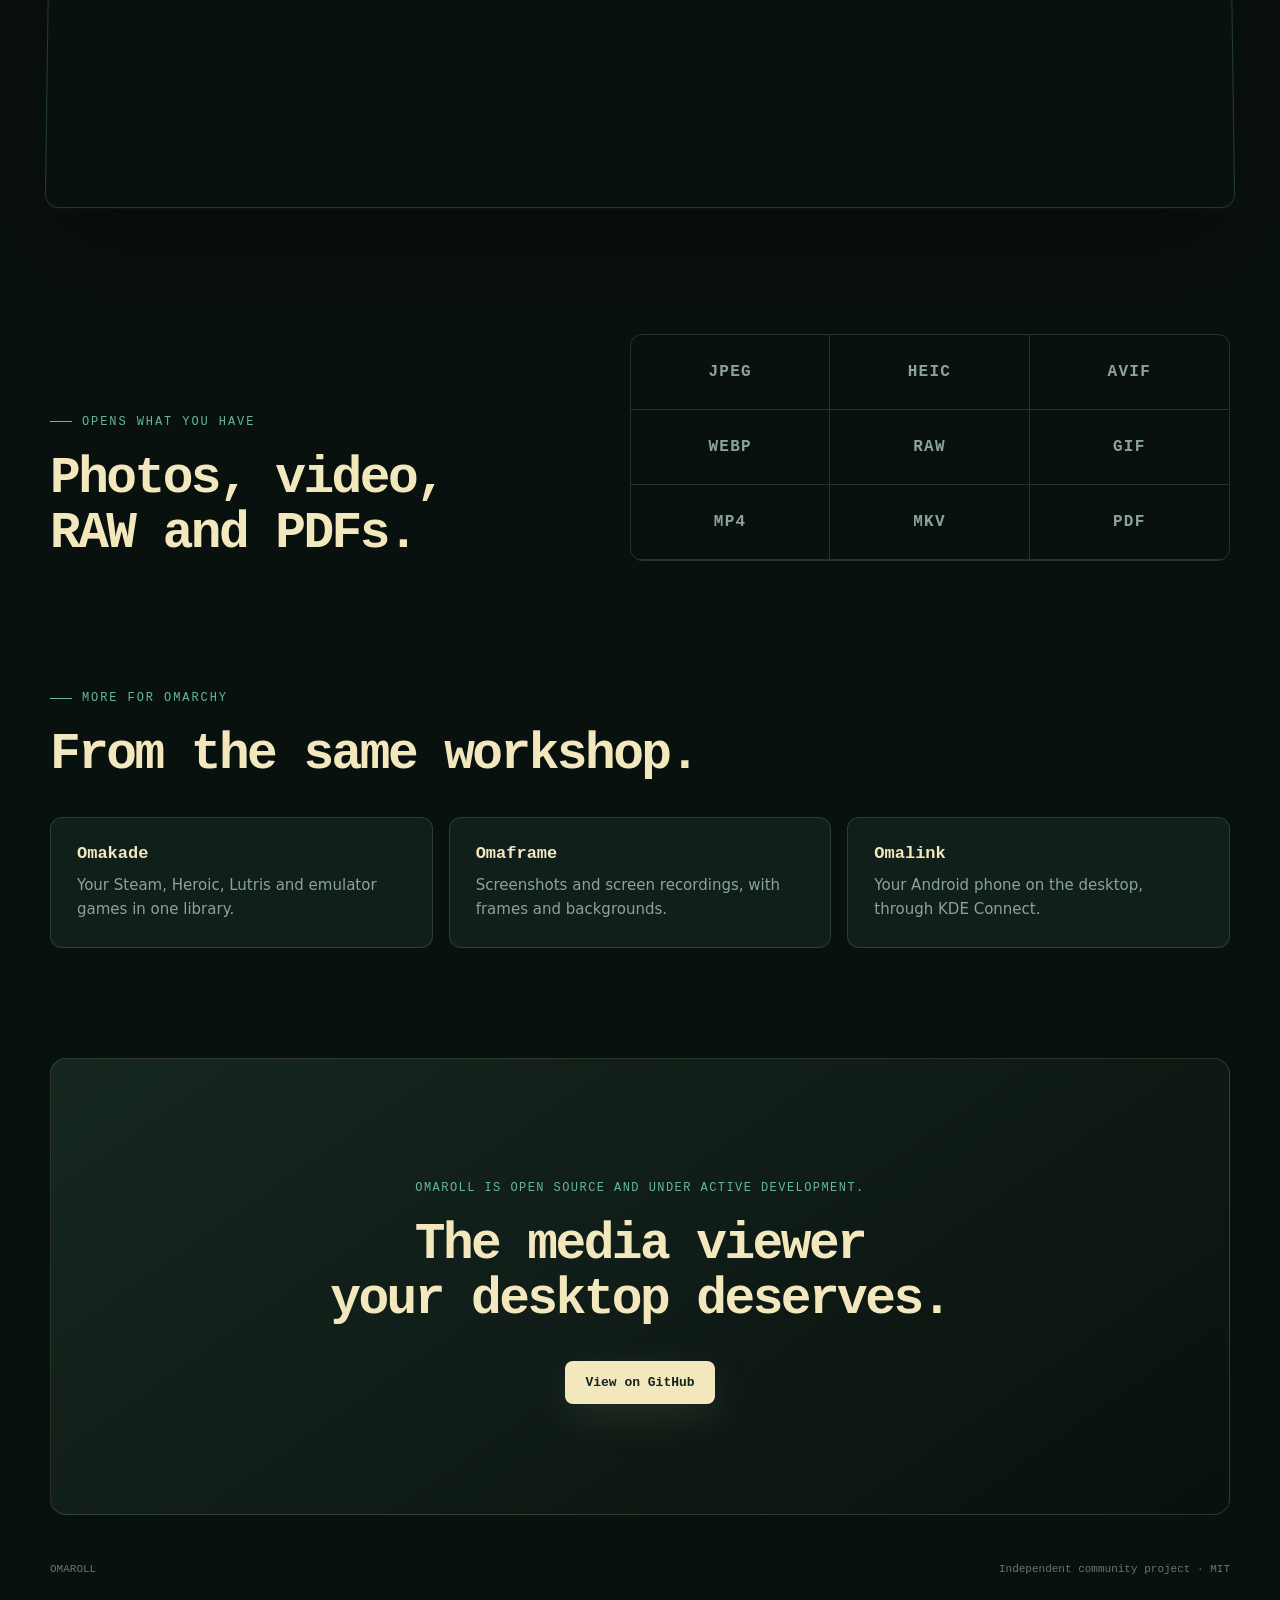
==== commit 293949bf: "Use omarchy update on Omarchy" ====
--- a/docs/site/index.html
+++ b/docs/site/index.html
@@ -54,7 +54,7 @@
         <h2 id="install-title">Install from the signed repository</h2>
         <p>One command adds the repository and installs Omaroll:</p>
         <pre tabindex="0" aria-label="Installation command"><code>curl -fsSL https://pkgs.btso.dev/install.sh | bash -s -- omaroll</code></pre>
-        <p>Updates then arrive with your normal system update (<code>omarchy update</code> or <code>sudo pacman -Syu</code>). On Omarchy's edge channel, Omaroll is also in the official repository: <code>sudo pacman -S omaroll</code>. Set Omaroll as the default for pictures and videos, or run <code>omaroll photo.jpg</code> from a terminal.</p>
+        <p>Updates then arrive with your normal system update (<code>omarchy update</code> on Omarchy, <code>sudo pacman -Syu</code> on plain Arch). On Omarchy's edge channel, Omaroll is also in the official repository: <code>sudo pacman -S omaroll</code>. Set Omaroll as the default for pictures and videos, or run <code>omaroll photo.jpg</code> from a terminal.</p>
         <div class="actions">
           <a class="button secondary" href="https://pkgs.btso.dev/">About the signed repository</a>
           <a class="button secondary" href="https://github.com/btsouth/omaroll#install-or-update">Other install options</a>
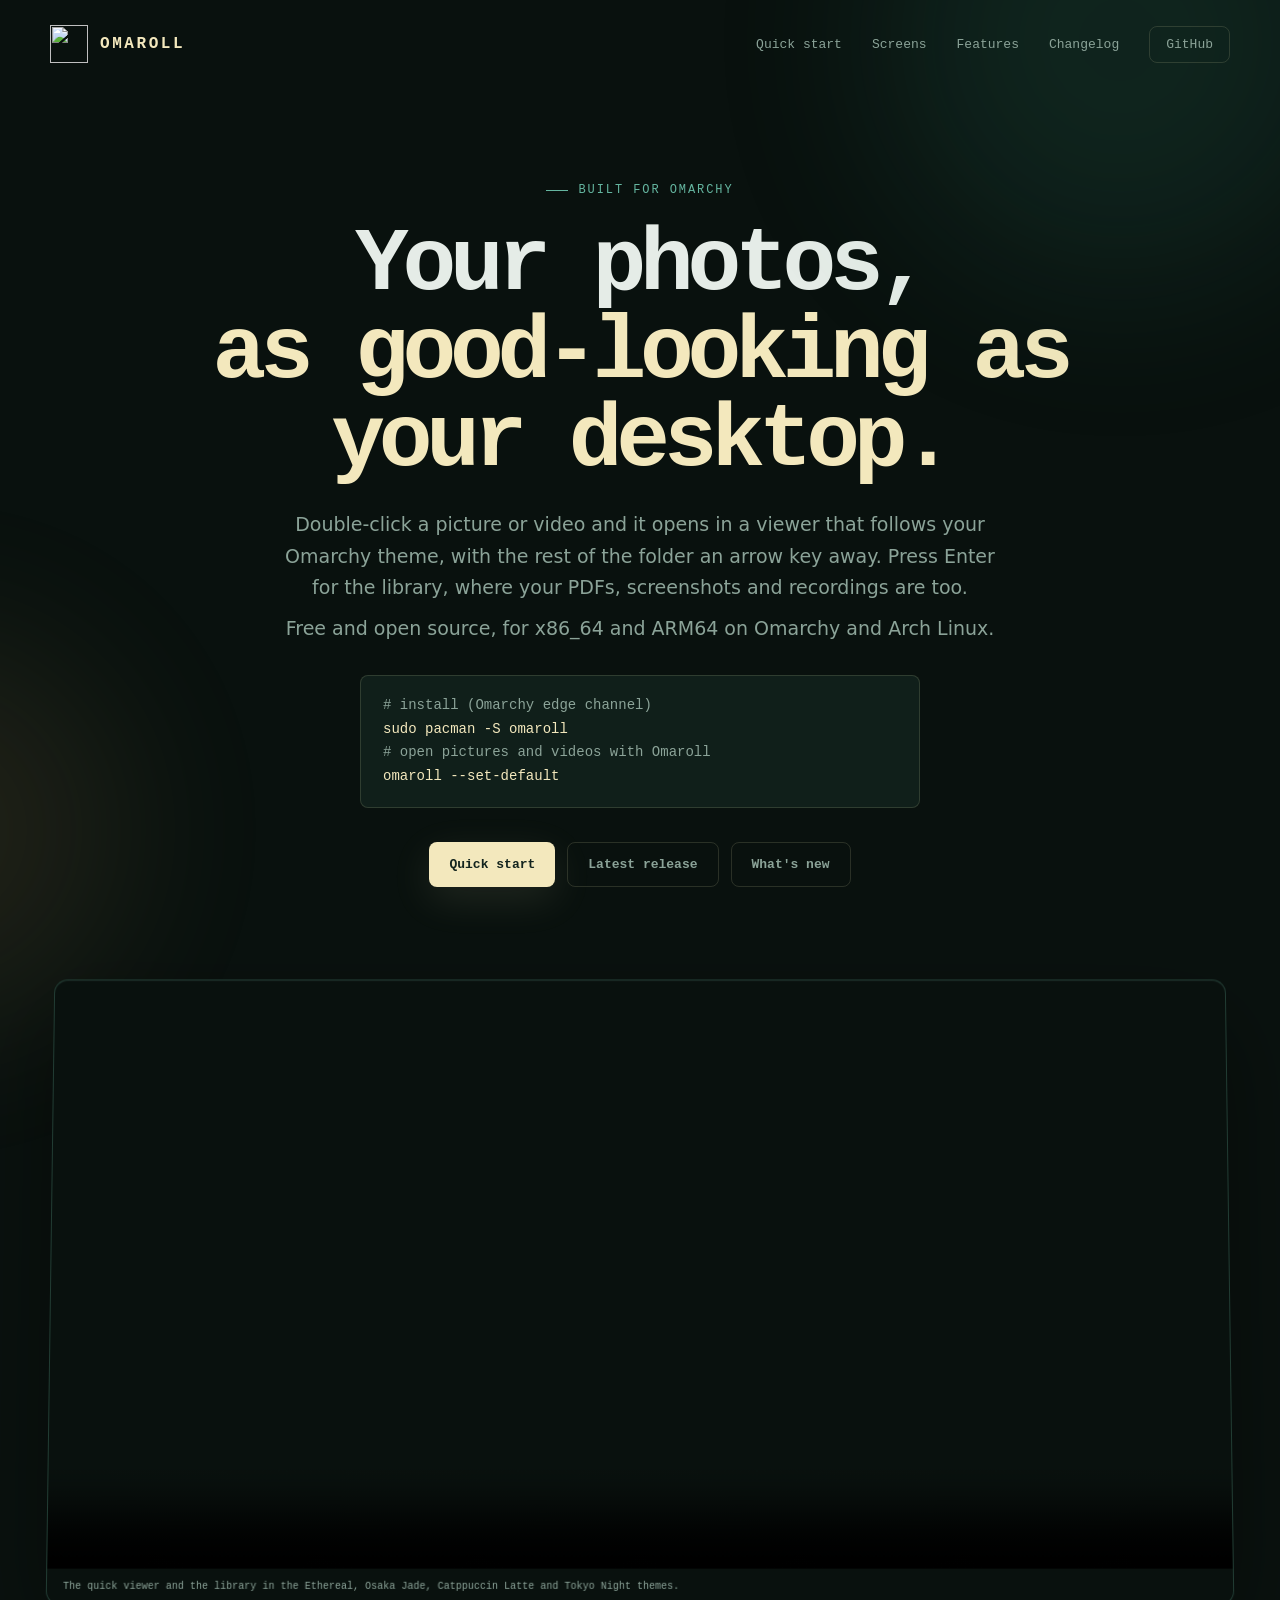
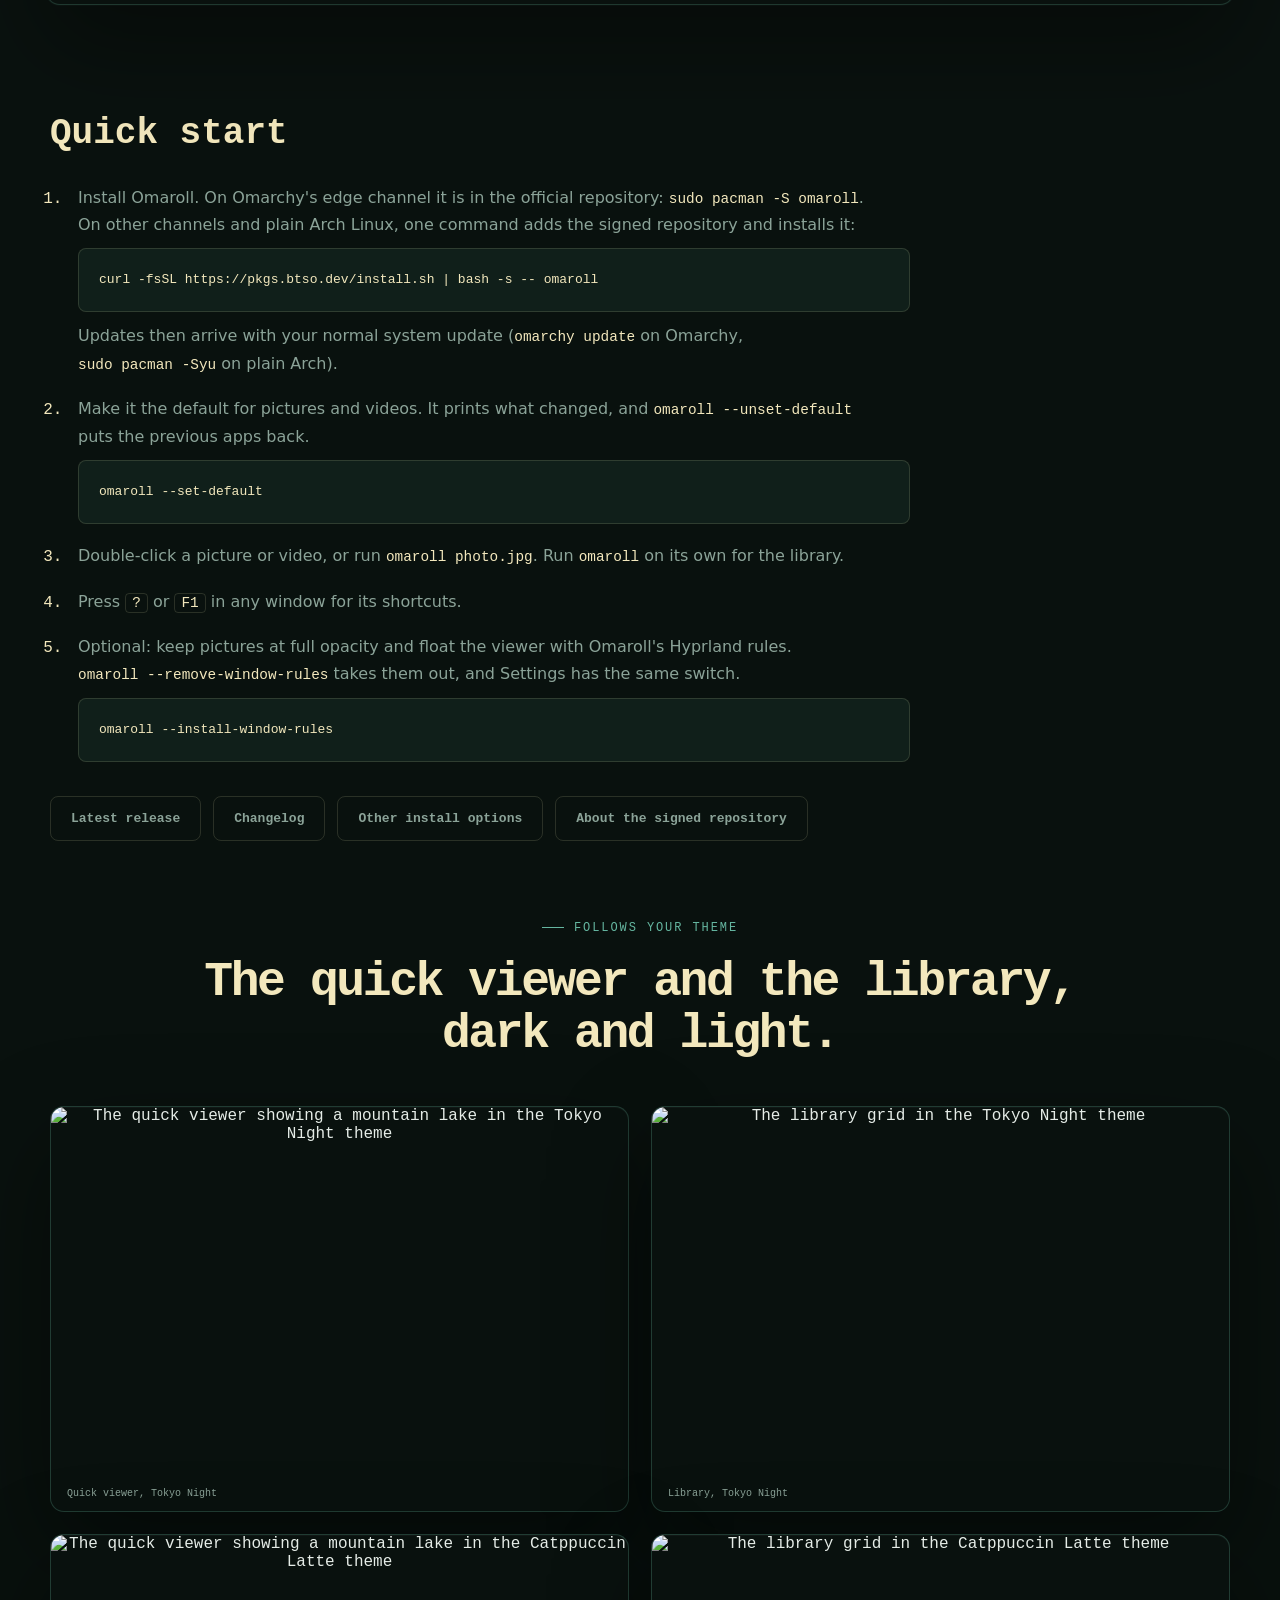
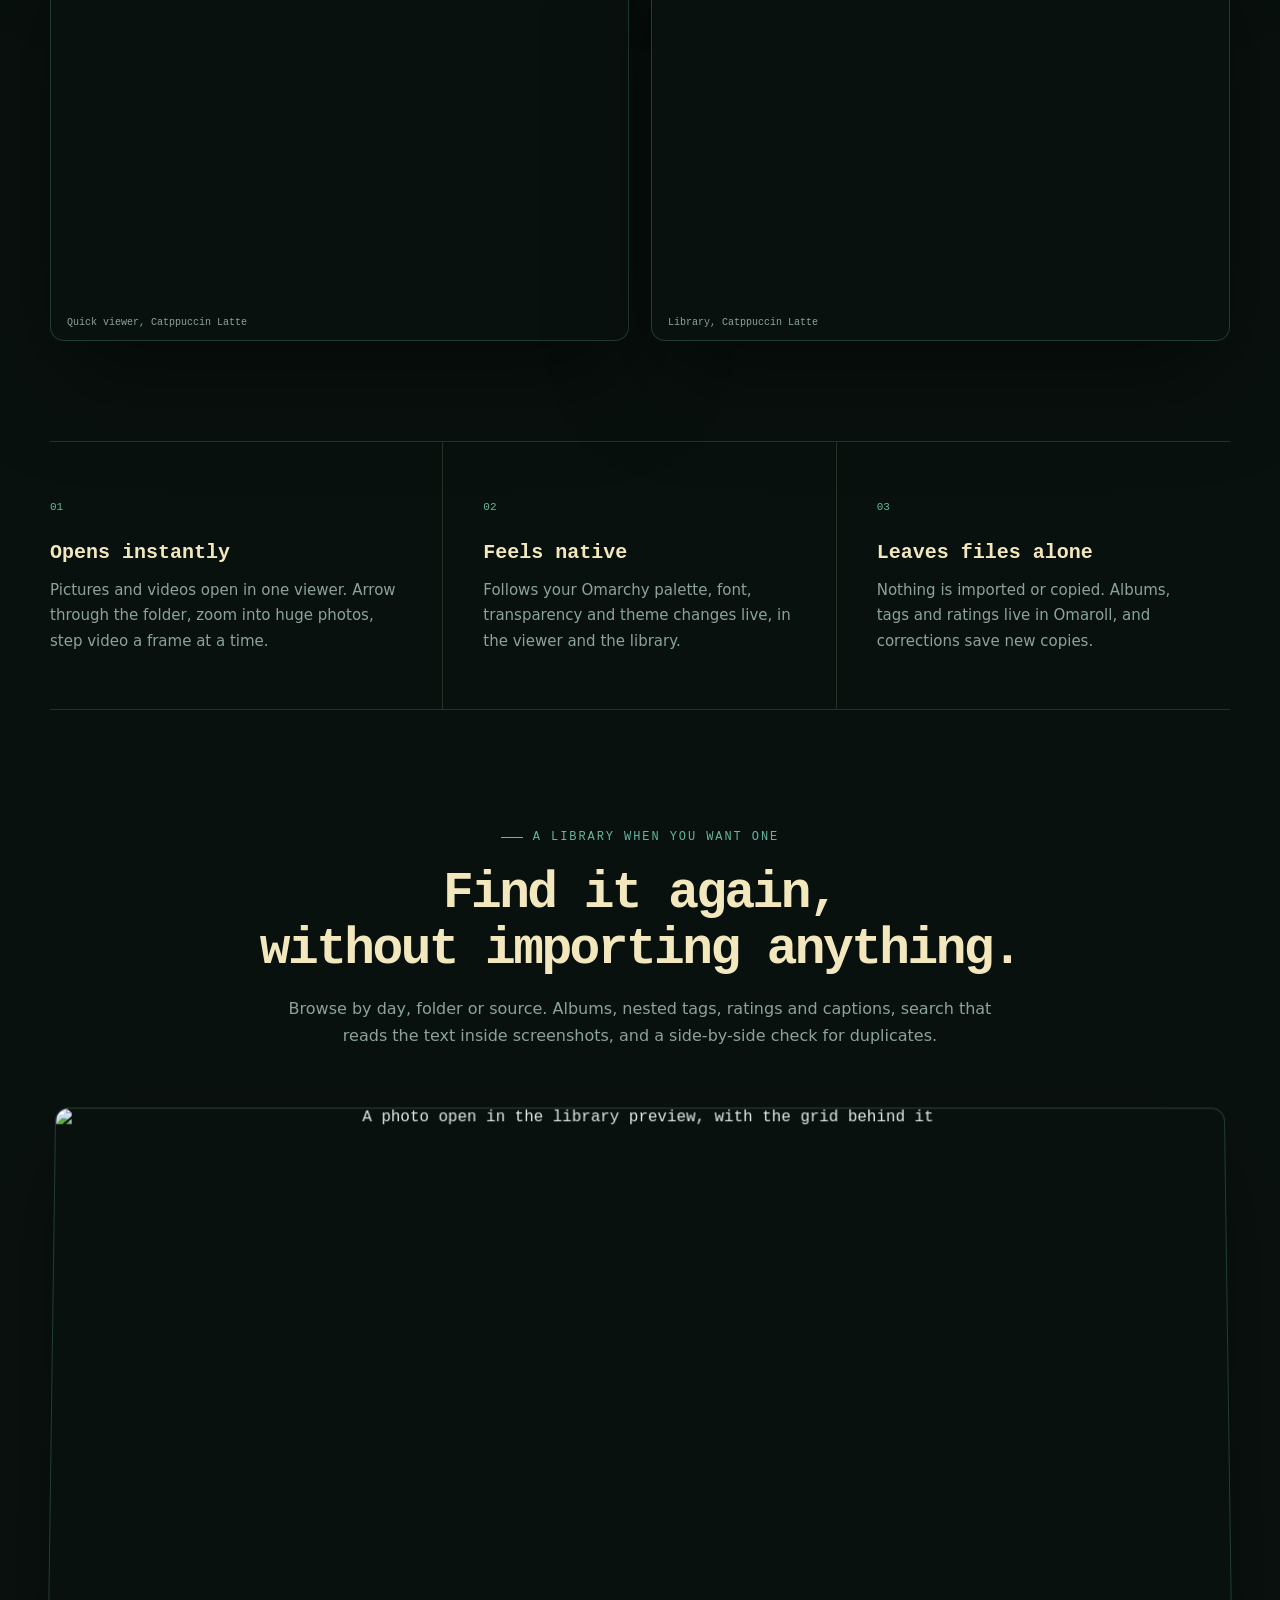
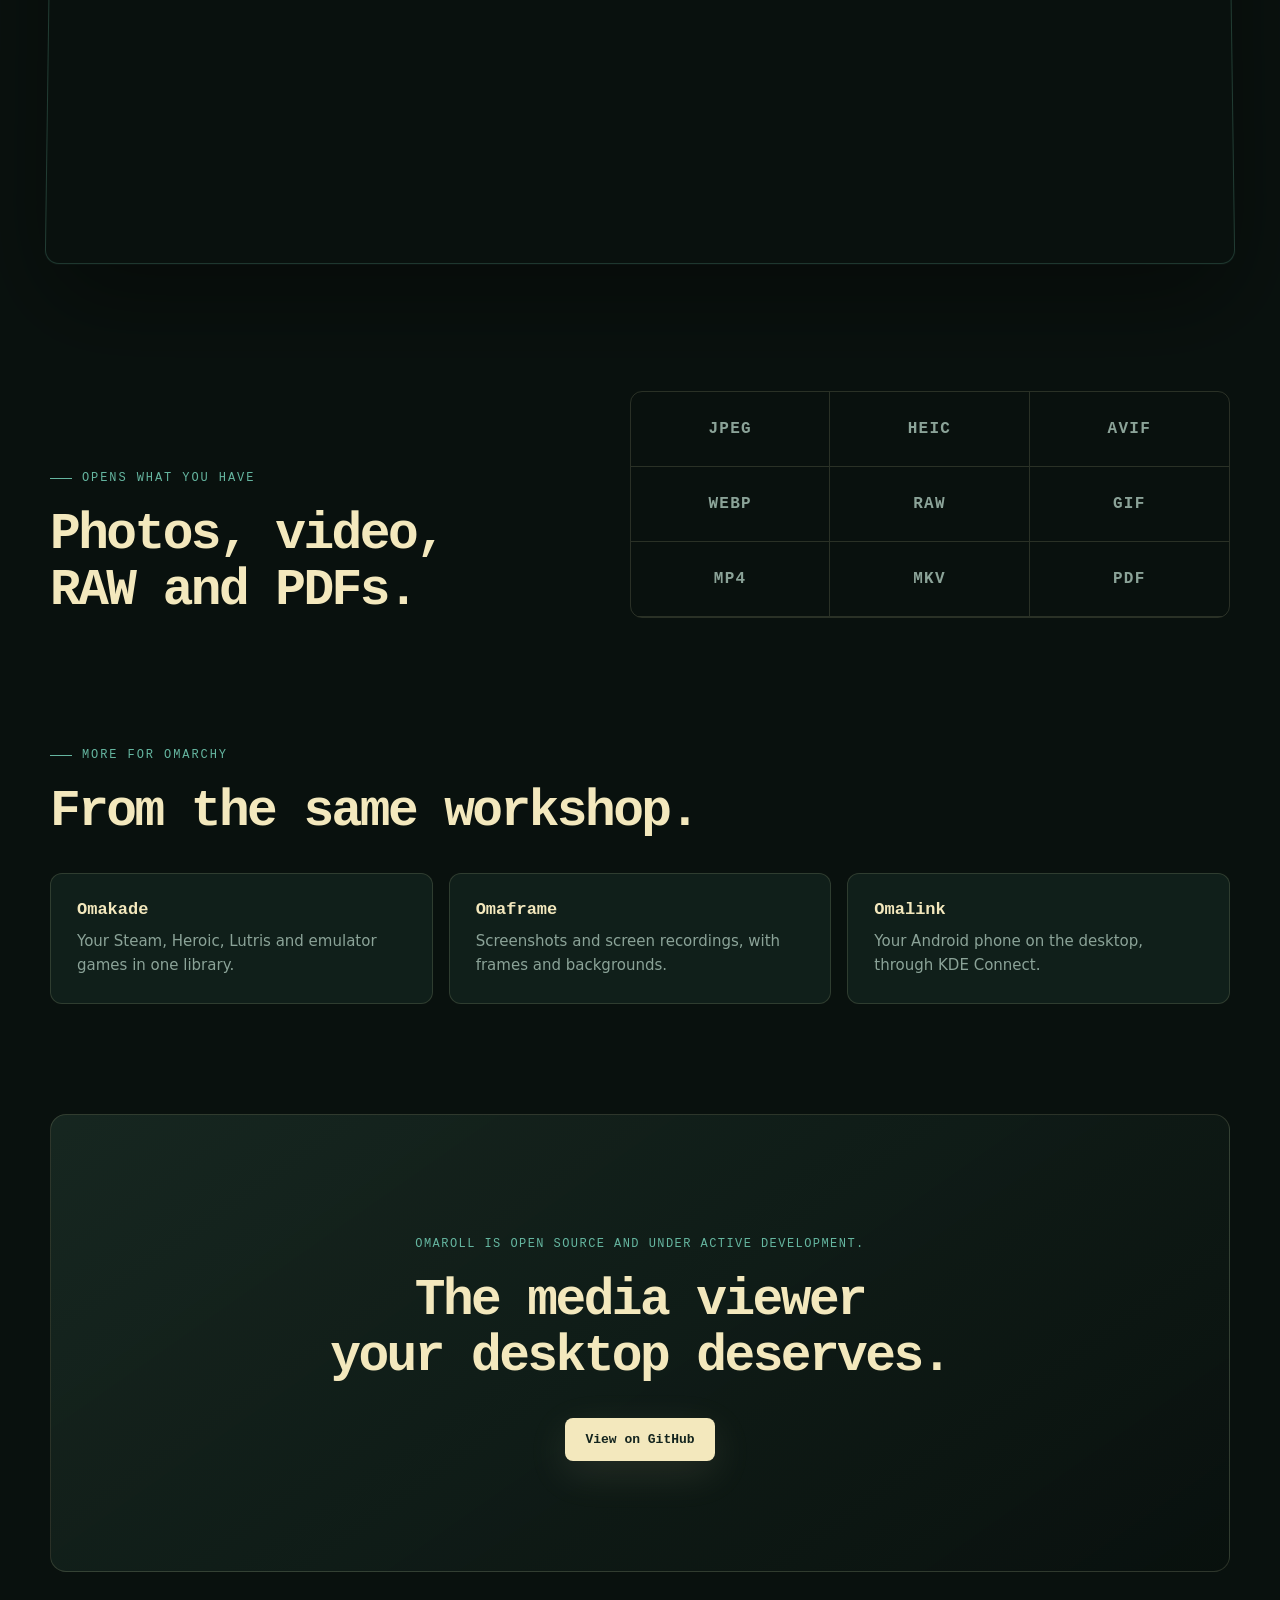
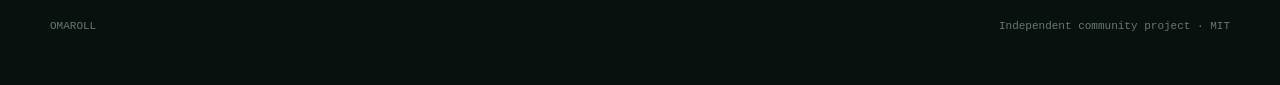
==== commit 4d952cf8: "Quick start, diagnostics without a window, window rules command and man page Lead the README and hom" ====
--- a/docs/site/index.html
+++ b/docs/site/index.html
@@ -24,8 +24,10 @@
         <span>OMAROLL</span>
       </a>
       <nav aria-label="Main navigation">
+        <a href="#install">Quick start</a>
+        <a href="#screens">Screens</a>
         <a href="#features">Features</a>
-        <a href="#install">Install</a>
+        <a href="https://github.com/btsouth/omaroll/blob/main/CHANGELOG.md">Changelog</a>
         <a class="nav-cta" href="https://github.com/btsouth/omaroll">GitHub</a>
       </nav>
     </header>
@@ -36,9 +38,16 @@
         <h1>Your photos,<br><em>as good-looking as your desktop.</em></h1>
         <p class="lede">Double-click a picture or video and it opens in a viewer that follows your Omarchy theme, with the rest of the folder an arrow key away. Press Enter for the library, where your PDFs, screenshots and recordings are too.</p>
         <p class="lede">Free and open source, for x86_64 and ARM64 on Omarchy and Arch Linux.</p>
+        <div class="quick" aria-label="Quick start">
+          <pre tabindex="0"><code><span class="note"># install (Omarchy edge channel)</span>
+sudo pacman -S omaroll
+<span class="note"># open pictures and videos with Omaroll</span>
+omaroll --set-default</code></pre>
+        </div>
         <div class="actions">
-          <a class="button primary" href="#install">Install Omaroll</a>
-          <a class="button secondary" href="https://github.com/btsouth/omaroll#features">See every feature</a>
+          <a class="button primary" href="#install">Quick start</a>
+          <a class="button secondary" href="https://github.com/btsouth/omaroll/releases/latest">Latest release</a>
+          <a class="button secondary" href="https://github.com/btsouth/omaroll/blob/main/CHANGELOG.md">What's new</a>
         </div>
 
         <figure class="app-window">
@@ -51,13 +60,52 @@
       </section>
 
       <section class="installation wrap" id="install" aria-labelledby="install-title">
-        <h2 id="install-title">Install from the signed repository</h2>
-        <p>One command adds the repository and installs Omaroll:</p>
-        <pre tabindex="0" aria-label="Installation command"><code>curl -fsSL https://pkgs.btso.dev/install.sh | bash -s -- omaroll</code></pre>
-        <p>Updates then arrive with your normal system update (<code>omarchy update</code> on Omarchy, <code>sudo pacman -Syu</code> on plain Arch). On Omarchy's edge channel, Omaroll is also in the official repository: <code>sudo pacman -S omaroll</code>. Set Omaroll as the default for pictures and videos, or run <code>omaroll photo.jpg</code> from a terminal.</p>
+        <h2 id="install-title">Quick start</h2>
+        <ol class="steps">
+          <li>
+            <p>Install Omaroll. On Omarchy's edge channel it is in the official repository: <code>sudo pacman -S omaroll</code>. On other channels and plain Arch Linux, one command adds the signed repository and installs it:</p>
+            <pre tabindex="0" aria-label="Installation command"><code>curl -fsSL https://pkgs.btso.dev/install.sh | bash -s -- omaroll</code></pre>
+            <p>Updates then arrive with your normal system update (<code>omarchy update</code> on Omarchy, <code>sudo pacman -Syu</code> on plain Arch).</p>
+          </li>
+          <li>
+            <p>Make it the default for pictures and videos. It prints what changed, and <code>omaroll --unset-default</code> puts the previous apps back.</p>
+            <pre tabindex="0"><code>omaroll --set-default</code></pre>
+          </li>
+          <li><p>Double-click a picture or video, or run <code>omaroll photo.jpg</code>. Run <code>omaroll</code> on its own for the library.</p></li>
+          <li><p>Press <kbd>?</kbd> or <kbd>F1</kbd> in any window for its shortcuts.</p></li>
+          <li>
+            <p>Optional: keep pictures at full opacity and float the viewer with Omaroll's Hyprland rules. <code>omaroll --remove-window-rules</code> takes them out, and Settings has the same switch.</p>
+            <pre tabindex="0"><code>omaroll --install-window-rules</code></pre>
+          </li>
+        </ol>
         <div class="actions">
+          <a class="button secondary" href="https://github.com/btsouth/omaroll/releases/latest">Latest release</a>
+          <a class="button secondary" href="https://github.com/btsouth/omaroll/blob/main/CHANGELOG.md">Changelog</a>
+          <a class="button secondary" href="https://github.com/btsouth/omaroll#install-or-update">Other install options</a>
           <a class="button secondary" href="https://pkgs.btso.dev/">About the signed repository</a>
-          <a class="button secondary" href="https://github.com/btsouth/omaroll#install-or-update">Other install options</a>
+        </div>
+      </section>
+
+      <section class="screens wrap" id="screens" aria-labelledby="screens-title">
+        <div class="eyebrow"><span></span> Follows your theme</div>
+        <h2 id="screens-title">The quick viewer and the library,<br>dark and light.</h2>
+        <div class="screen-grid">
+          <figure class="app-window">
+            <img src="docs/viewer-dark.png" width="1024" height="656" loading="lazy" alt="The quick viewer showing a mountain lake in the Tokyo Night theme">
+            <figcaption>Quick viewer, Tokyo Night</figcaption>
+          </figure>
+          <figure class="app-window">
+            <img src="docs/library-dark.png" width="1024" height="656" loading="lazy" alt="The library grid in the Tokyo Night theme">
+            <figcaption>Library, Tokyo Night</figcaption>
+          </figure>
+          <figure class="app-window">
+            <img src="docs/viewer-light.png" width="1024" height="656" loading="lazy" alt="The quick viewer showing a mountain lake in the Catppuccin Latte theme">
+            <figcaption>Quick viewer, Catppuccin Latte</figcaption>
+          </figure>
+          <figure class="app-window">
+            <img src="docs/library-light.png" width="1024" height="656" loading="lazy" alt="The library grid in the Catppuccin Latte theme">
+            <figcaption>Library, Catppuccin Latte</figcaption>
+          </figure>
         </div>
       </section>
 
--- a/docs/site/styles.css
+++ b/docs/site/styles.css
@@ -53,7 +53,22 @@
 .installation h2 { color: var(--cream); font-size: clamp(24px, 4vw, 36px); }
 .installation p { max-width: 800px; color: var(--muted); font-family: Inter, system-ui, sans-serif; line-height: 1.7; }
 .installation pre { padding: 20px; overflow-x: auto; border: 1px solid var(--line); border-radius: 8px; background: var(--panel); line-height: 1.7; }
-.installation .actions { justify-content: flex-start; }
+.installation .actions { justify-content: flex-start; flex-wrap: wrap; }
+.steps { margin: 0; padding-left: 22px; max-width: 860px; color: var(--cream); }
+.steps li { padding-left: 6px; margin-bottom: 18px; }
+.steps li p { margin: 0 0 10px; }
+.steps pre { margin: 0 0 10px; }
+.installation p code, kbd { font-family: ui-monospace, "Cascadia Code", "JetBrains Mono", monospace; font-size: .9em; color: var(--cream); white-space: nowrap; }
+kbd { padding: 1px 6px; border: 1px solid var(--line); border-radius: 4px; }
+
+.quick { max-width: 560px; margin: 30px auto 0; text-align: left; }
+.quick pre { margin: 0; padding: 18px 22px; overflow-x: auto; border: 1px solid var(--line); border-radius: 8px; background: var(--panel); color: var(--cream); line-height: 1.7; font-size: 14px; }
+.quick .note { color: var(--muted); }
+
+.screens { padding-bottom: 100px; text-align: center; }
+.screens h2 { margin: 22px 0 0; color: var(--cream); font-size: clamp(30px, 4vw, 48px); line-height: 1.08; letter-spacing: -.05em; }
+.screen-grid { display: grid; grid-template-columns: repeat(2, 1fr); gap: 22px; margin-top: 45px; }
+.screen-grid .app-window { margin: 0; transform: none; }
 
 .principles { display: grid; grid-template-columns: repeat(3, 1fr); border-top: 1px solid var(--line); border-bottom: 1px solid var(--line); }
 .principles article { padding: 55px 40px; border-right: 1px solid var(--line); }
@@ -94,6 +109,7 @@
   .principles article, .principles article:first-child { padding: 38px 0; border-right: 0; border-bottom: 1px solid var(--line); }
   .sources { grid-template-columns: 1fr; gap: 45px; padding-block: 90px; }
   .more-list { grid-template-columns: 1fr; }
+  .screen-grid { grid-template-columns: 1fr; }
 }
 
 @media (max-width: 520px) {
@@ -104,6 +120,7 @@
   h1 { font-size: 42px; }
   .lede { font-size: 16px; }
   .actions { flex-direction: column; }
+  .quick pre { font-size: 12px; }
   .app-window { margin-top: 60px; }
   .source-list { grid-template-columns: repeat(2, 1fr); }
   .source-list span:nth-child(3n) { border-right: 1px solid var(--line); }
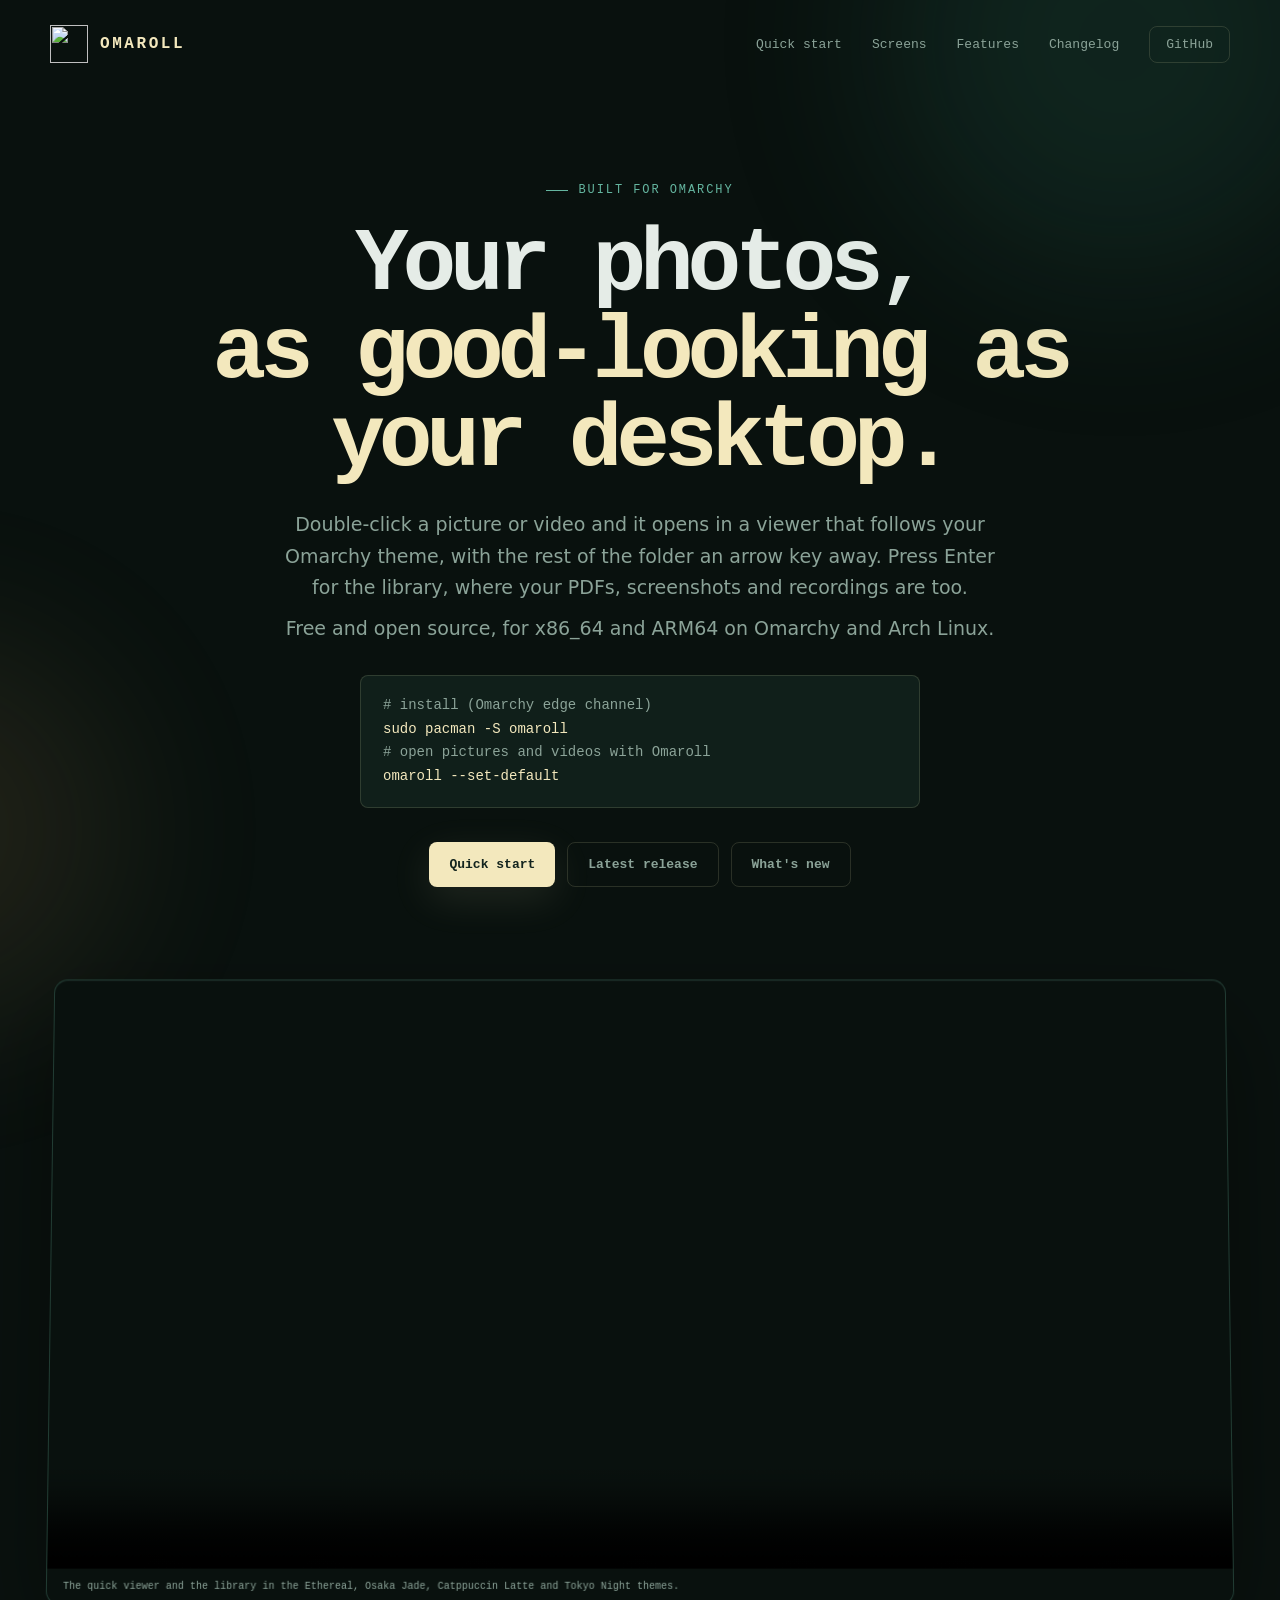
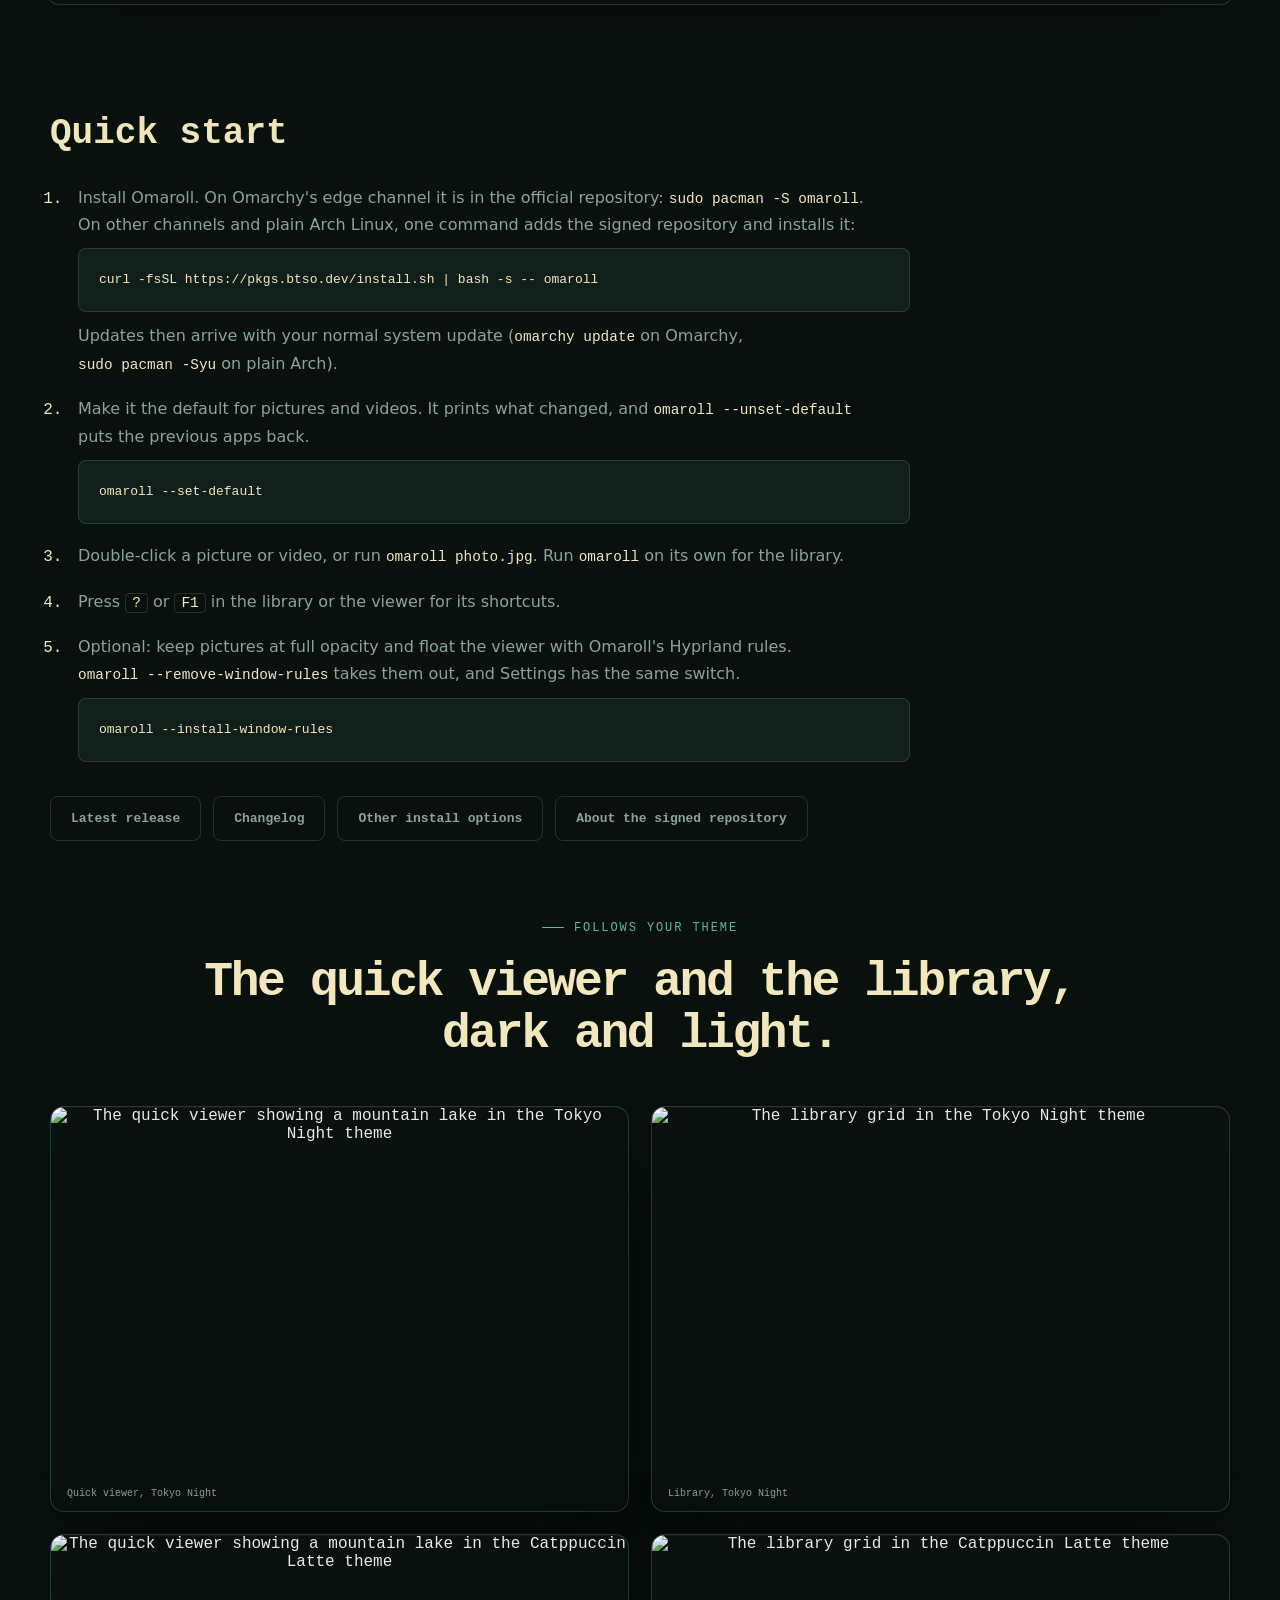
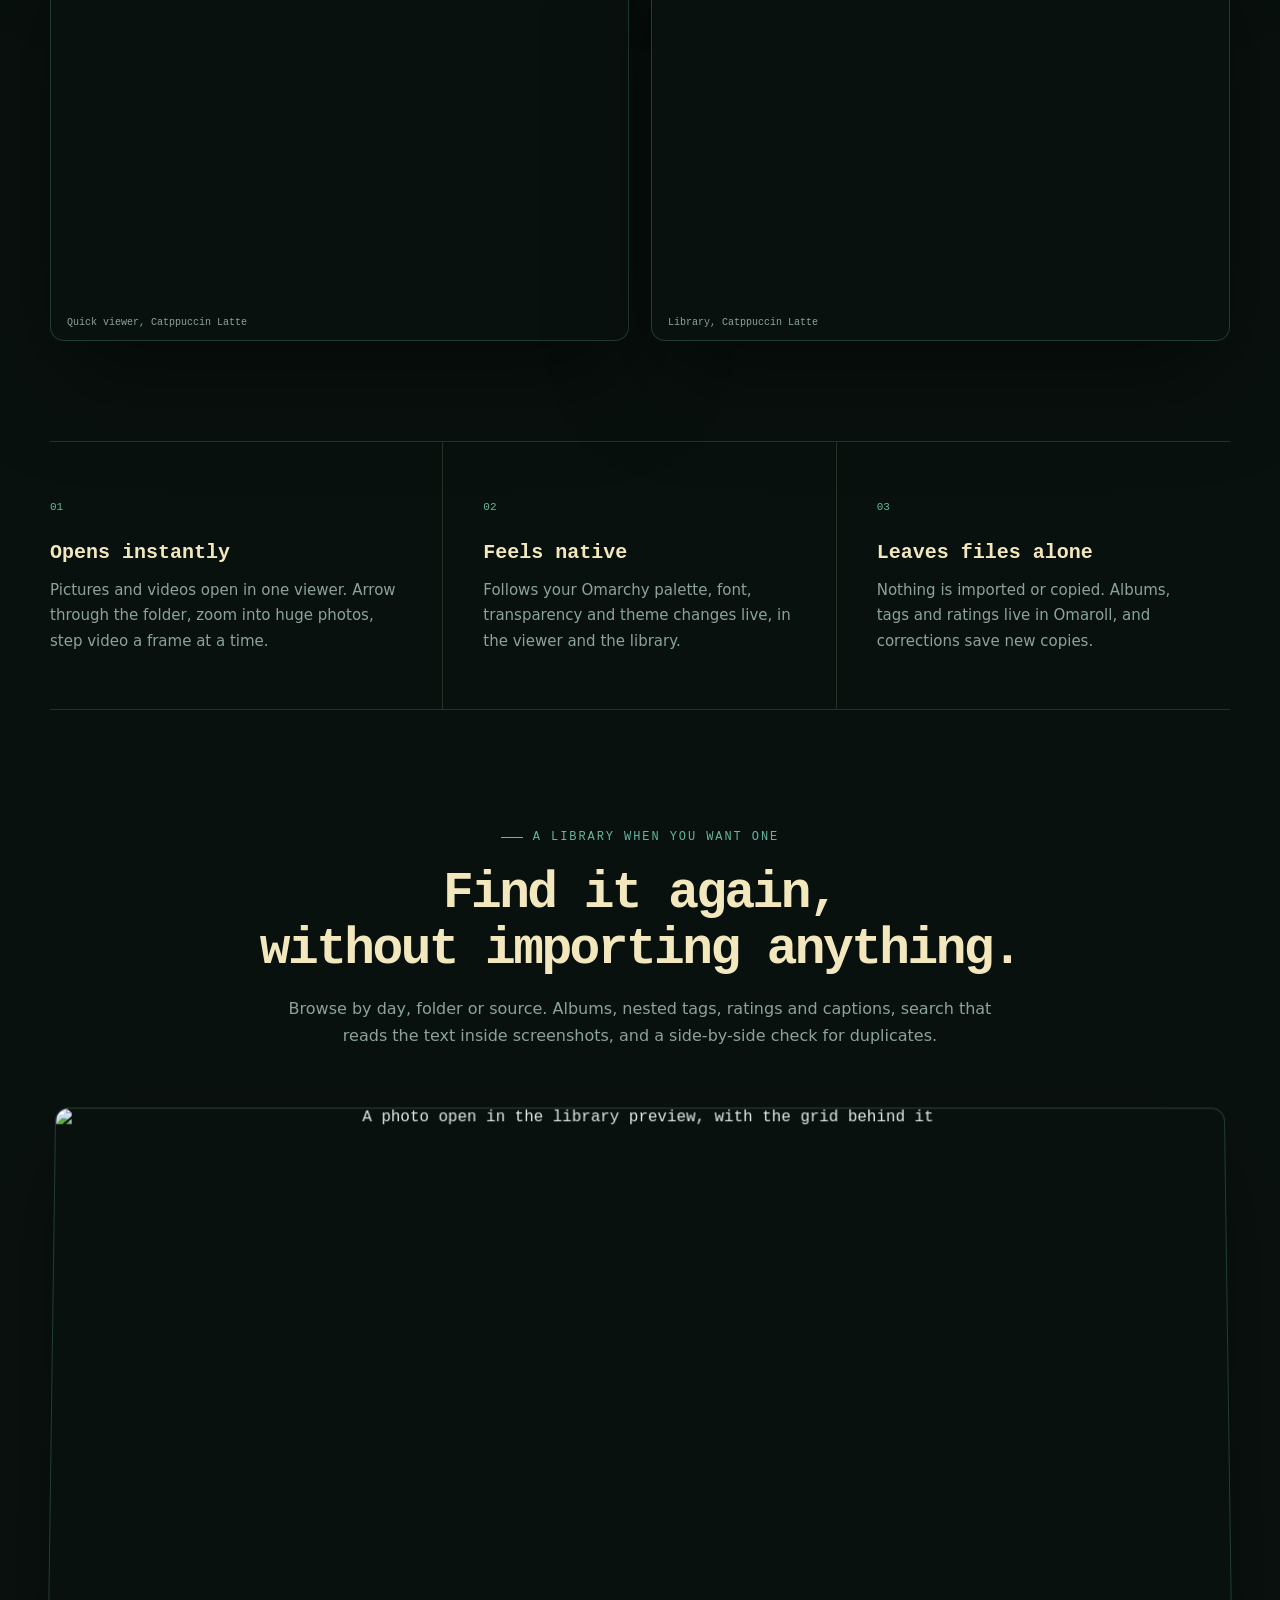
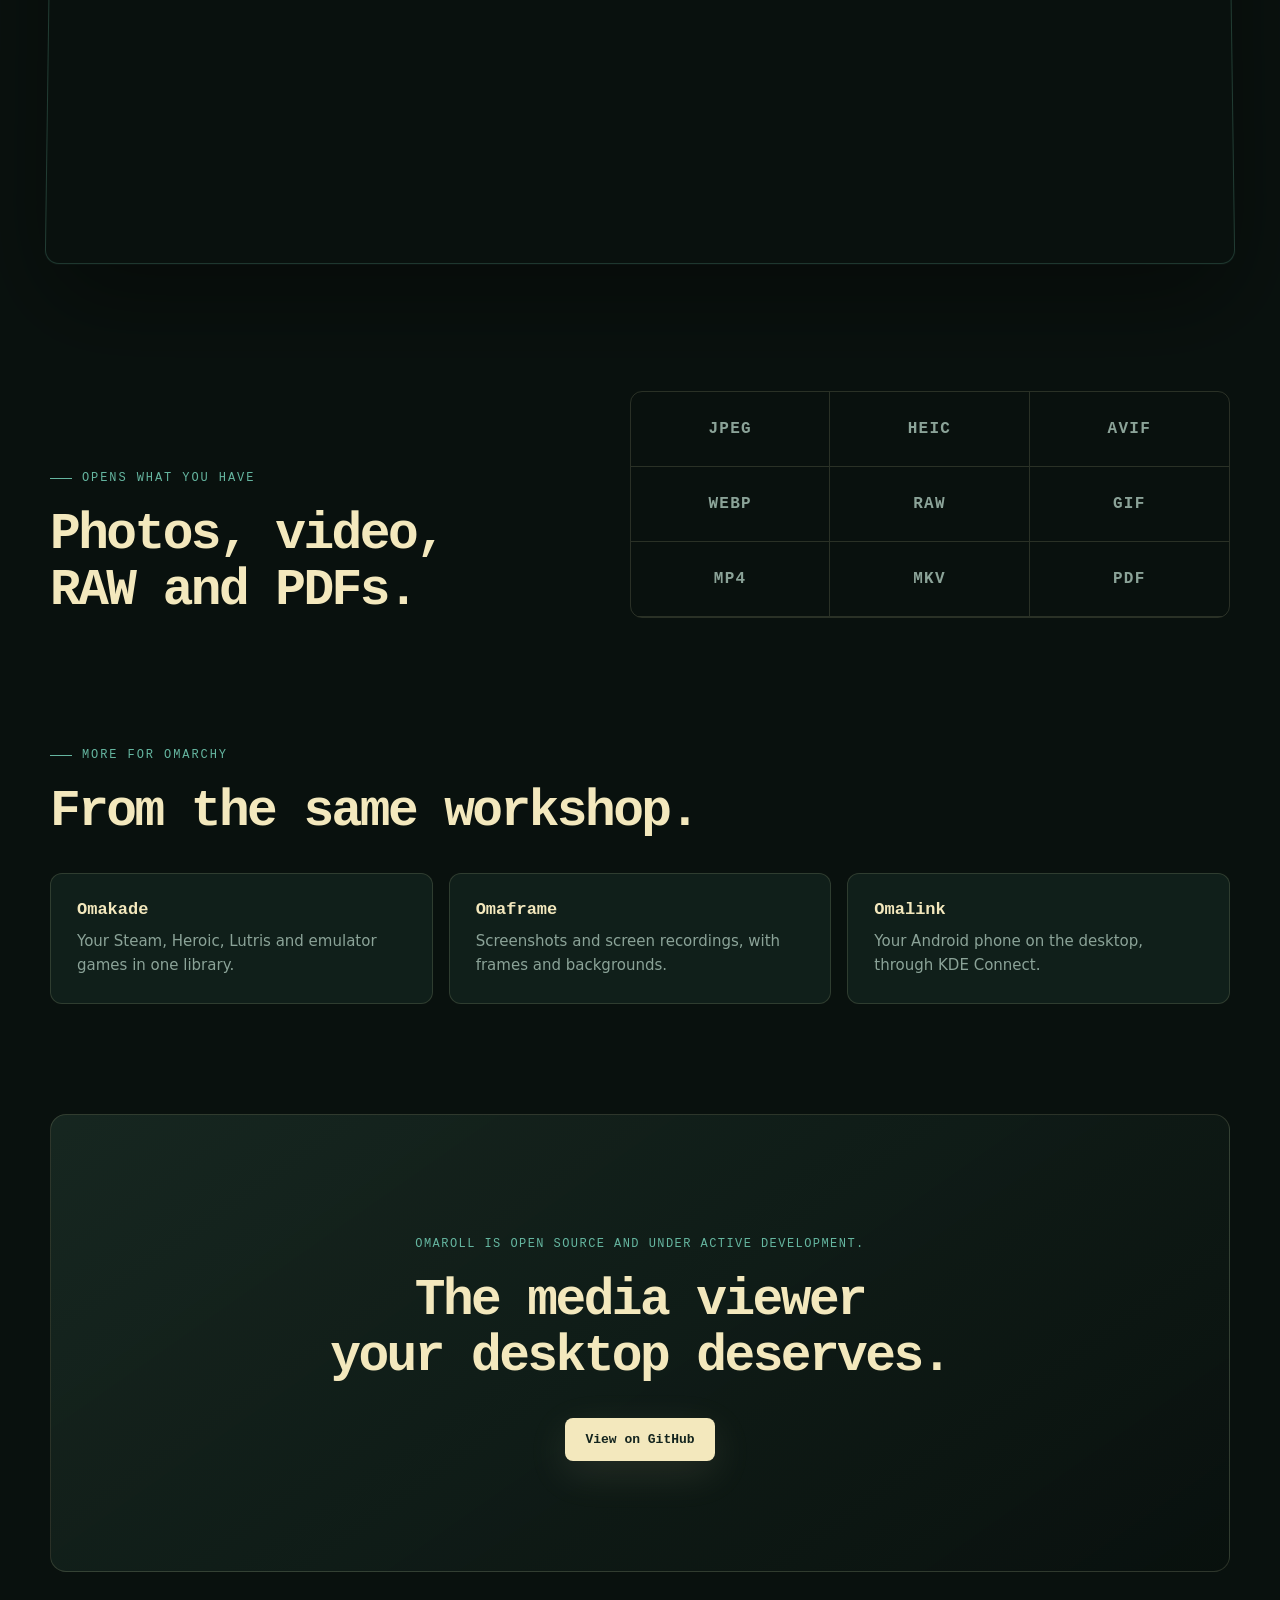
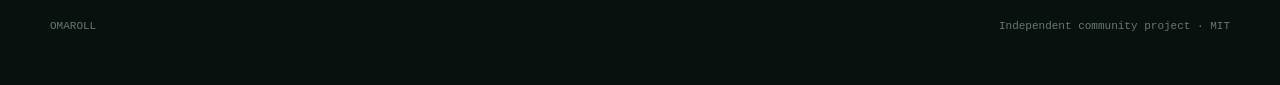
==== commit 41d951ca: "Answer the review on window rules, defaults, renders and docs Window rules count as installed only w" ====
--- a/docs/site/index.html
+++ b/docs/site/index.html
@@ -72,7 +72,7 @@
             <pre tabindex="0"><code>omaroll --set-default</code></pre>
           </li>
           <li><p>Double-click a picture or video, or run <code>omaroll photo.jpg</code>. Run <code>omaroll</code> on its own for the library.</p></li>
-          <li><p>Press <kbd>?</kbd> or <kbd>F1</kbd> in any window for its shortcuts.</p></li>
+          <li><p>Press <kbd>?</kbd> or <kbd>F1</kbd> in the library or the viewer for its shortcuts.</p></li>
           <li>
             <p>Optional: keep pictures at full opacity and float the viewer with Omaroll's Hyprland rules. <code>omaroll --remove-window-rules</code> takes them out, and Settings has the same switch.</p>
             <pre tabindex="0"><code>omaroll --install-window-rules</code></pre>
